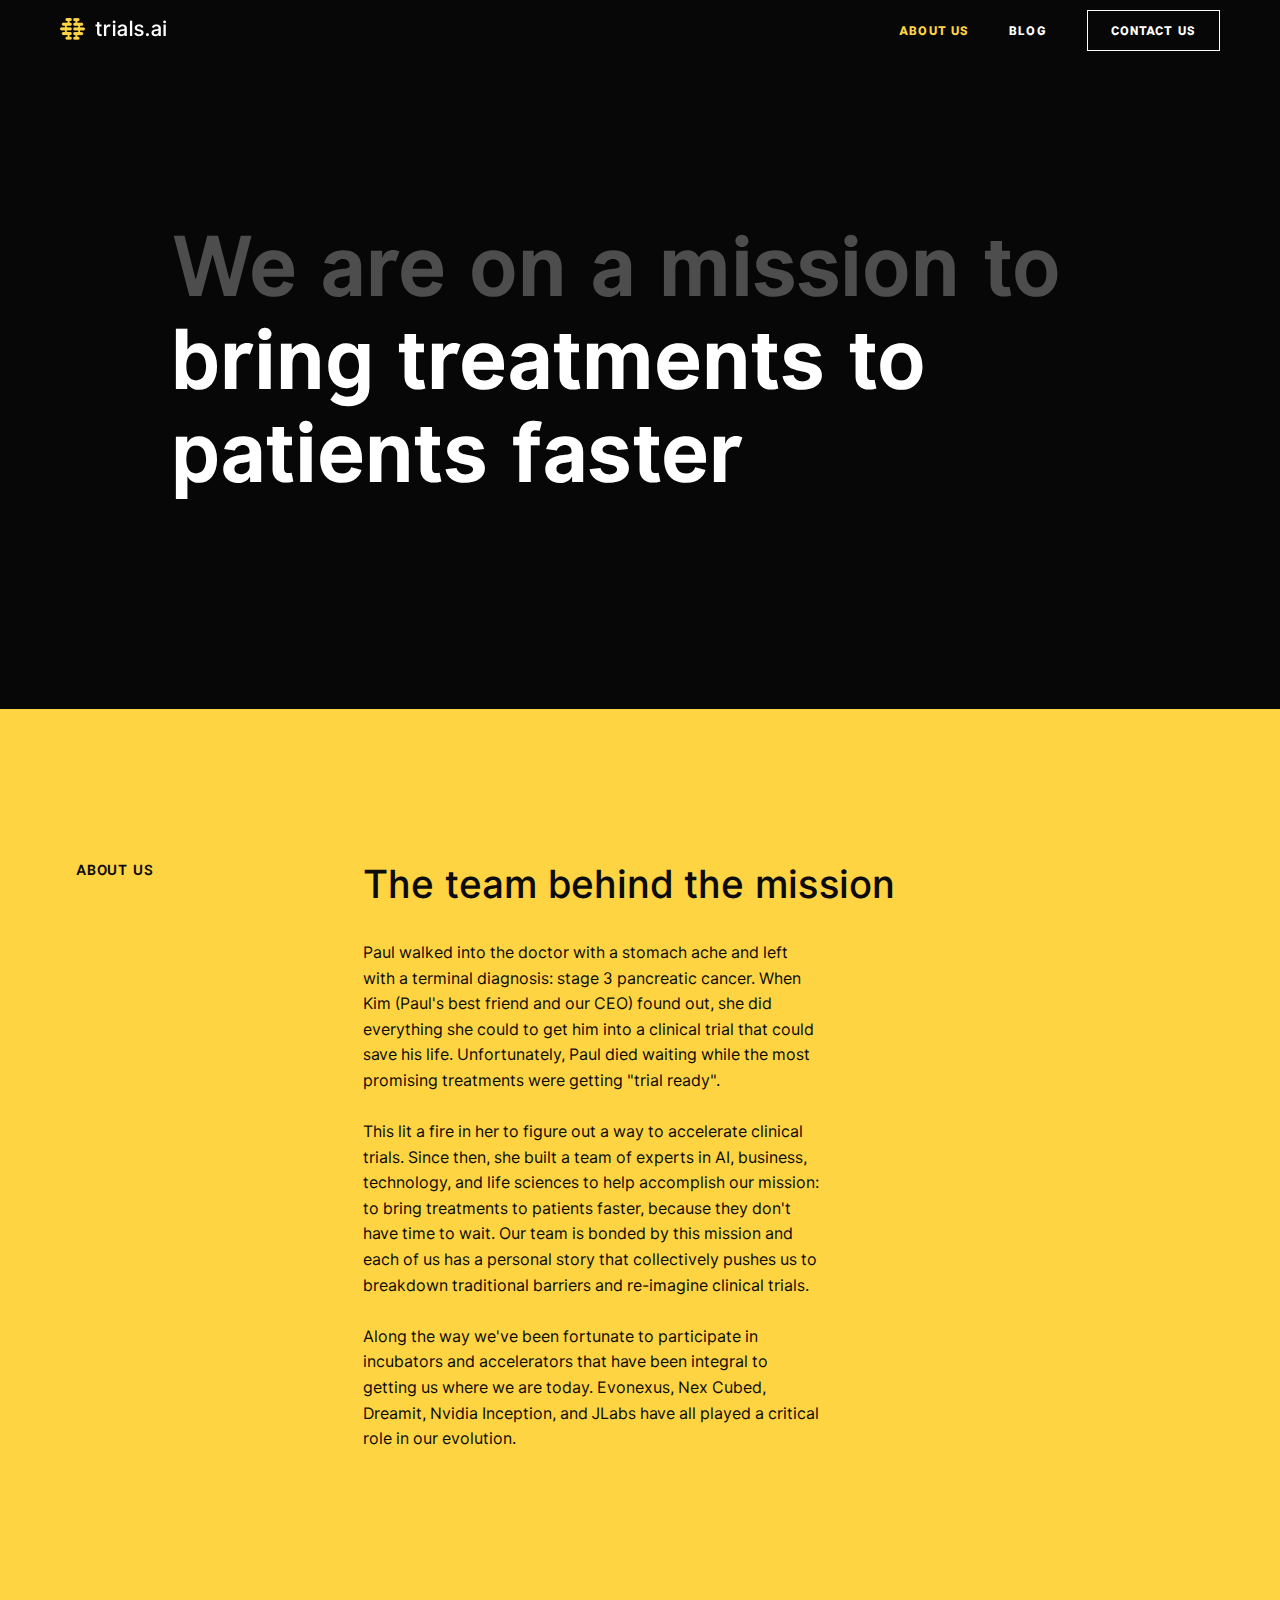
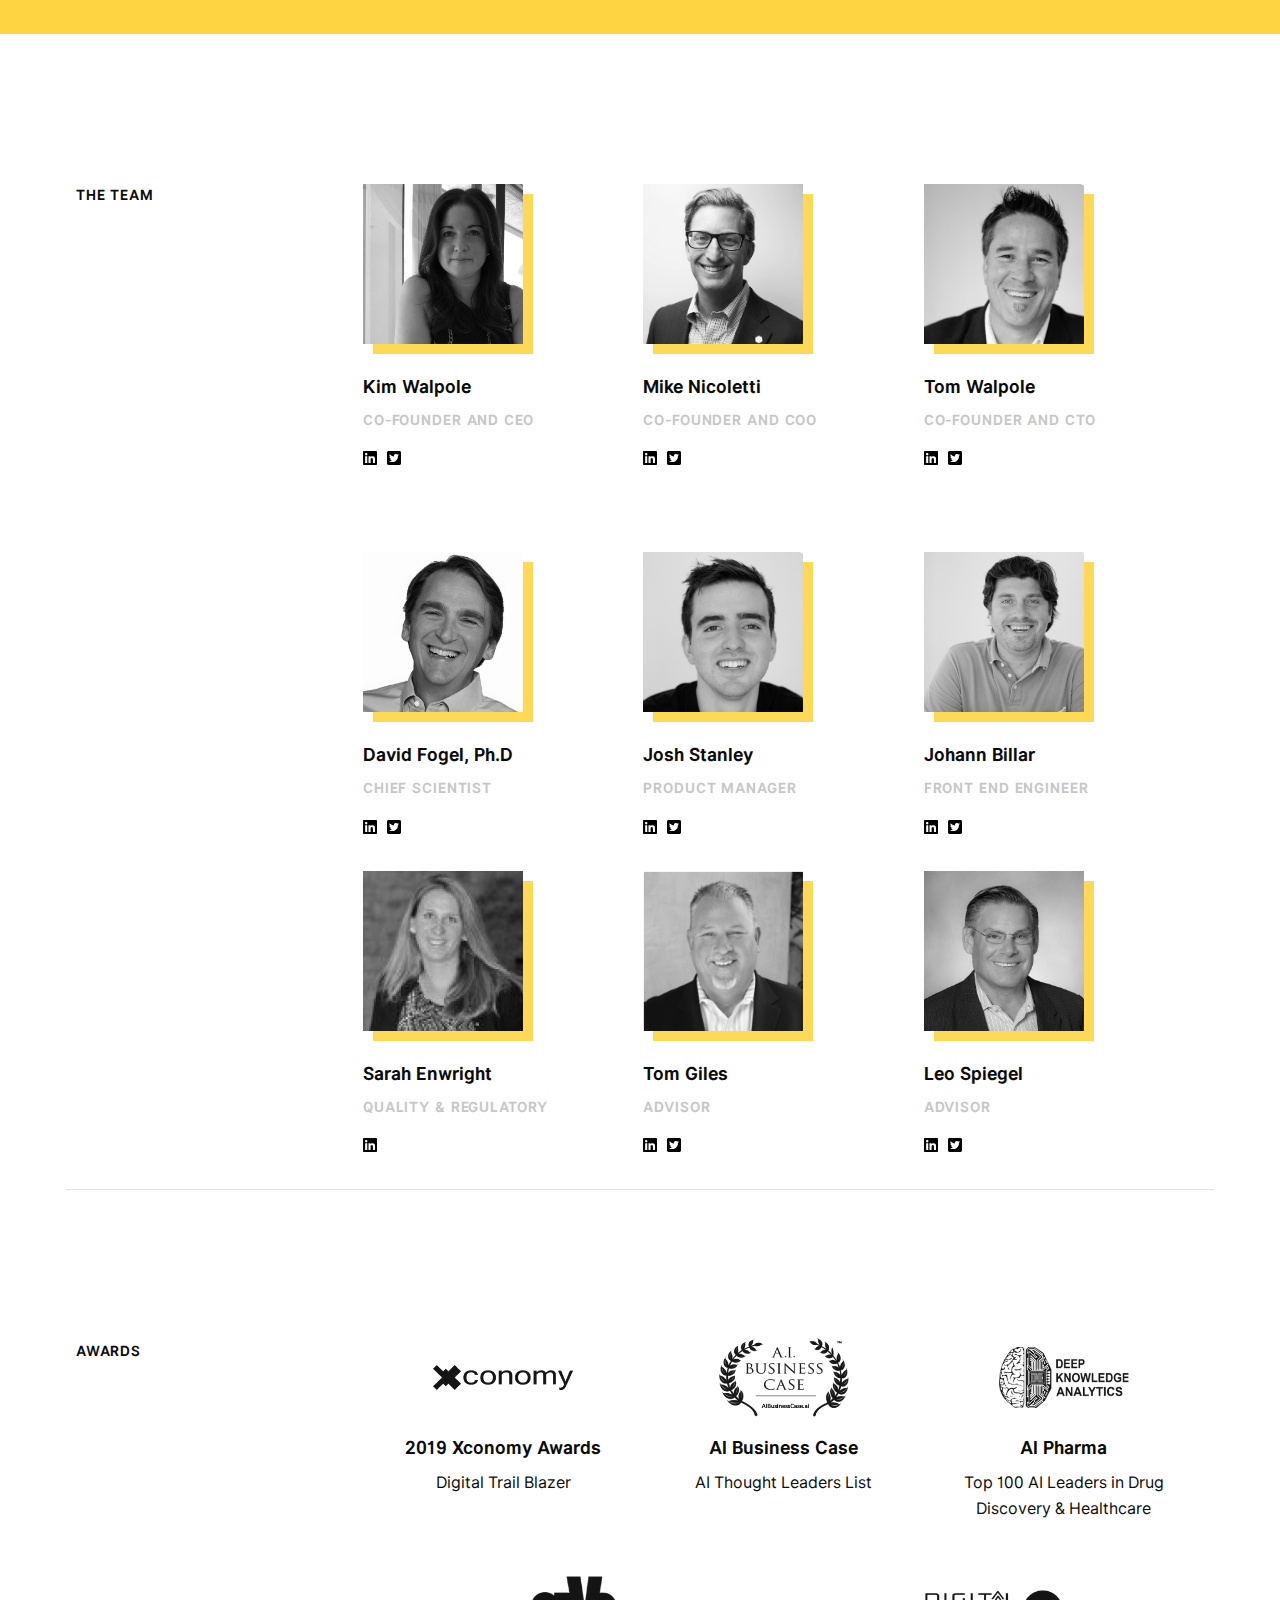
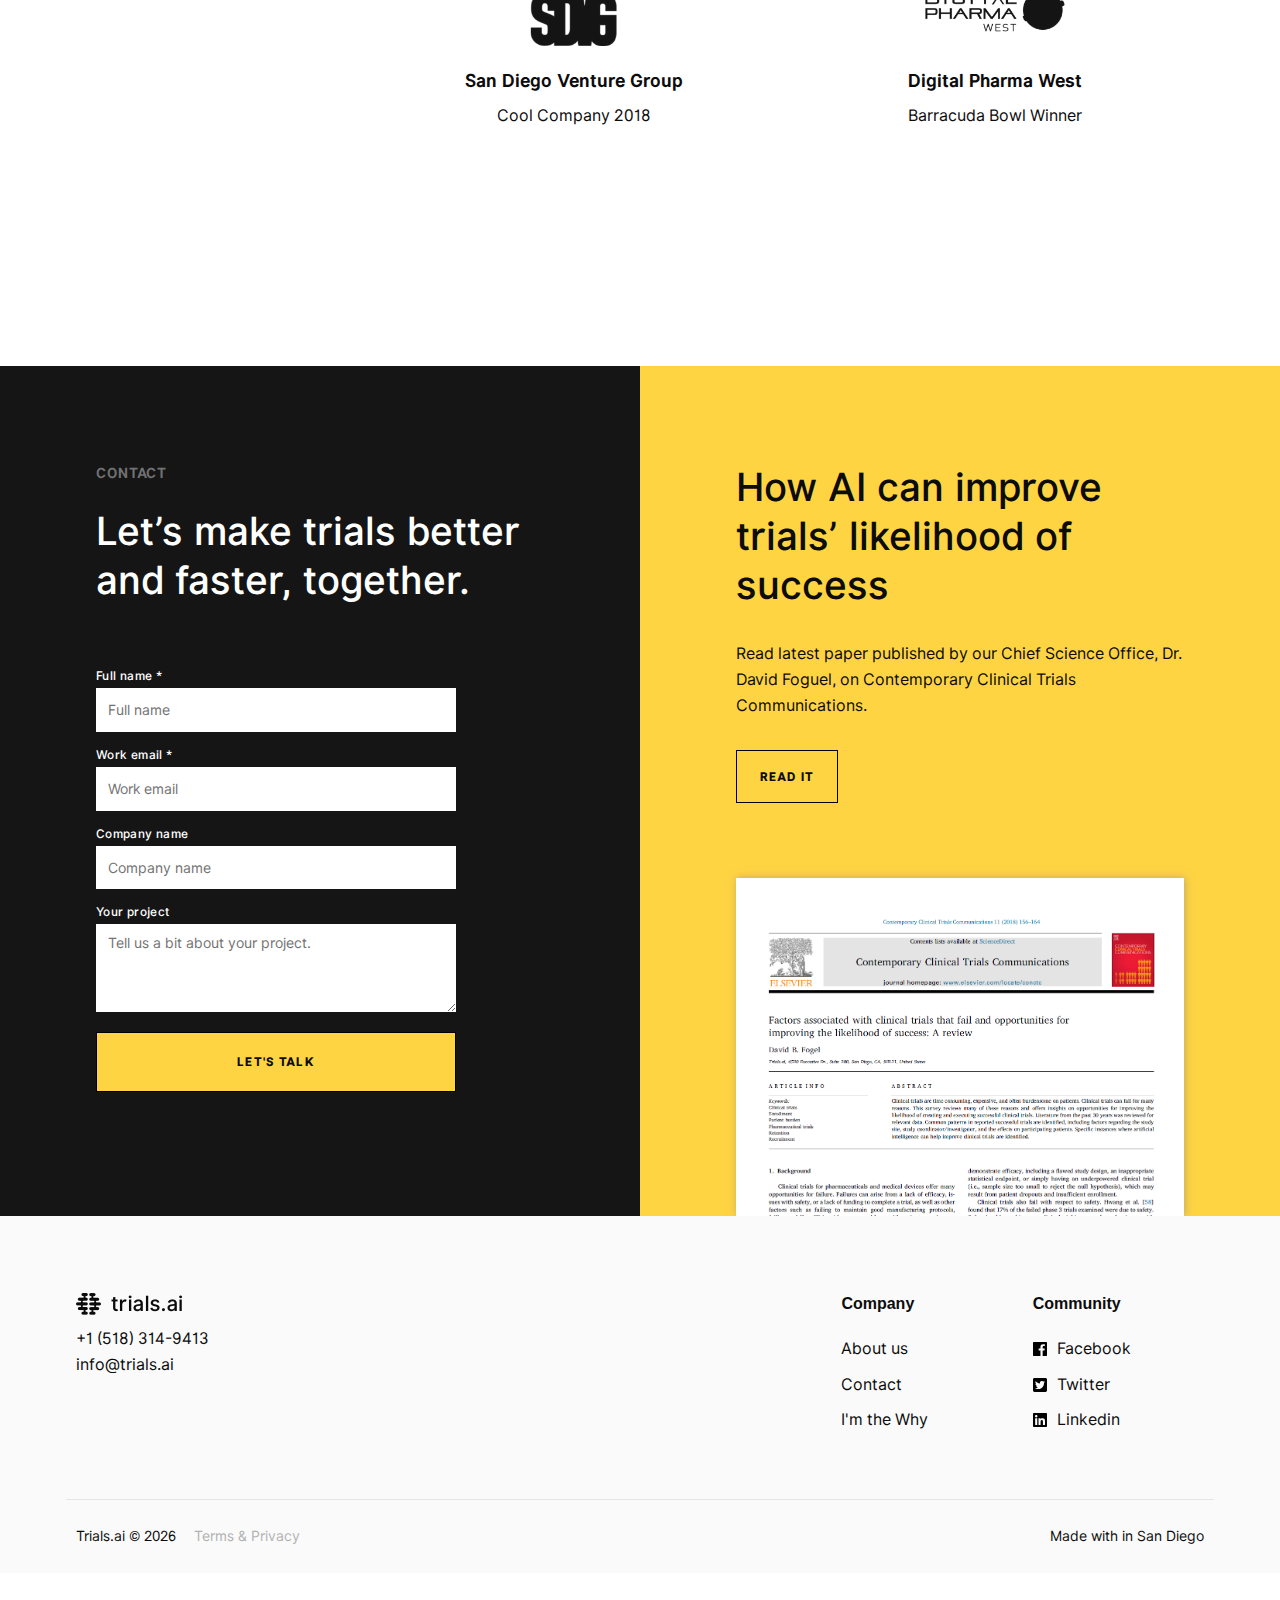
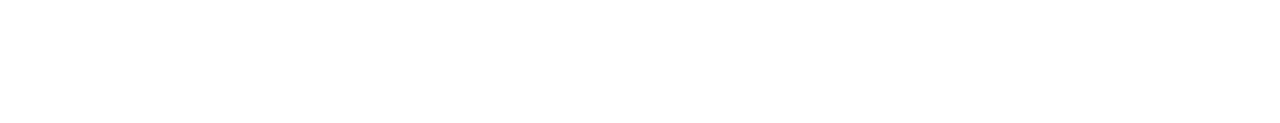
==== about-us.html @ e5a61d32 "Bug fix" ====
<!DOCTYPE html>
<!--  This site was created in Webflow. http://www.webflow.com  -->
<!--  Last Published: Sun Apr 14 2019 19:59:22 GMT+0000 (UTC)  -->
<html data-wf-page="5cacfc1b51b2291774b18d6f" data-wf-site="5ca68e347fb85972c41ebe1a">
<head>
  <meta charset="utf-8">
  <title>About Us</title>
  <meta content="About Us" property="og:title">
  <meta content="width=device-width, initial-scale=1" name="viewport">
  <meta content="Webflow" name="generator">
  <link href="css/normalize.css" rel="stylesheet" type="text/css">
  <link href="css/webflow.css" rel="stylesheet" type="text/css">
  <link href="css/trials-ai.webflow.css" rel="stylesheet" type="text/css">
  <link href="https://afeld.github.io/emoji-css/emoji.css" rel="stylesheet" />
  <!-- [if lt IE 9]><script src="https://cdnjs.cloudflare.com/ajax/libs/html5shiv/3.7.3/html5shiv.min.js" type="text/javascript"></script><![endif] -->
  <script type="text/javascript">!function(o,c){var n=c.documentElement,t=" w-mod-";n.className+=t+"js",("ontouchstart"in o||o.DocumentTouch&&c instanceof DocumentTouch)&&(n.className+=t+"touch")}(window,document);</script>
  <link href="https://daks2k3a4ib2z.cloudfront.net/img/favicon.ico" rel="shortcut icon" type="image/x-icon">
  <link href="https://daks2k3a4ib2z.cloudfront.net/img/webclip.png" rel="apple-touch-icon">
</head>
<body class="body">
  <div class="custom-container nav">
    <div data-collapse="medium" data-animation="default" data-duration="400" class="navbar w-nav">
      <div class="custom-container nav-container w-container"><a href="index.html" class="brand w-nav-brand"><img src="images/new_logo-white.png" width="108" alt="trials.ai logo" class="nav-logo"></a>
        <nav role="navigation" class="nav-menu w-nav-menu"><a href="about-us.html" class="text-link w-nav-link w--current">About us</a><a href="#" class="text-link white w-nav-link">Blog</a><a href="#" class="button white w-button">Contact us</a></nav>
        <div class="menu-button w-nav-button">
          <div class="icon-2 w-icon-nav-menu"></div>
        </div>
      </div>
    </div>
  </div>
  <div class="section black header">
    <div class="custom-container">
      <div class="columns w-row">
        <div class="w-col w-col-1 w-col-stack"></div>
        <div class="w-col w-col-10 w-col-stack">
          <h1 class="h1">We are on a mission to <strong class="special">bring treatments to patients faster</strong></h1>
        </div>
        <div class="w-col w-col-1 w-col-stack"></div>
      </div>
    </div>
  </div>
  <div class="section yellow">
    <div class="custom-container w-container">
      <div class="columns w-row">
        <div class="w-col w-col-3 w-col-stack">
          <div class="r1">About us</div>
        </div>
        <div class="w-col w-col-6 w-col-stack">
          <h2 class="h2">The team behind the mission</h2>
          <p class="copy-1">Paul walked into the doctor with a stomach ache and left with a terminal diagnosis: stage 3 pancreatic cancer. When Kim (Paul&#x27;s best friend and our CEO) found out, she did everything she could to get him into a clinical trial that could save his life. Unfortunately, Paul died waiting while the most promising treatments were getting &quot;trial ready&quot;.<br><br>This lit a fire in her to figure out a way to accelerate clinical trials. Since then, she built a team of experts in AI, business, technology, and life sciences to help accomplish our mission: to bring treatments to patients faster, because they don&#x27;t have time to wait. Our team is bonded by this mission and each of us has a personal story that collectively pushes us to breakdown traditional barriers and re-imagine clinical trials. <br><br>Along the way we&#x27;ve been fortunate to participate in incubators and accelerators that have been integral to getting us where we are today. Evonexus, Nex Cubed, Dreamit, Nvidia Inception, and JLabs have all played a critical role in our evolution.</p>
        </div>
        <div class="w-col w-col-3 w-col-stack"></div>
      </div>
    </div>
  </div>
  <div class="section">
    <div class="custom-container w-container">
      <div class="columns w-row">
        <div class="w-col w-col-3 w-col-stack">
          <div class="r1">The team</div>
        </div>
        <div class="w-col w-col-9 w-col-stack">
          <div class="w-row">
            <div class="w-col w-col-4 w-col-medium-4">
              <div class="blurb team-member">
                <div class="team-photo-wrapper"><img src="images/Kim-web.jpg" width="160" height="160" alt="">
                  <div class="photo-bg"></div>
                </div>
                <h3 class="h3">Kim Walpole</h3>
                <div class="r1 light-grey">co-founder and ceo</div><a href="https://www.linkedin.com/in/kimwalpole/" class="w-inline-block"><img src="images/linkedin_icon.svg" alt="" class="social-media-icon"></a><a href="https://twitter.com/kimbeela" class="w-inline-block"><img src="images/twitter_icon.svg" alt="" class="social-media-icon"></a></div>
            </div>
            <div class="w-col w-col-4 w-col-medium-4">
              <div class="blurb team-member">
                <div class="team-photo-wrapper"><img src="images/Mike-web.jpg" width="160" height="160" alt="">
                  <div class="photo-bg"></div>
                </div>
                <h3 class="h3">Mike Nicoletti</h3>
                <div class="r1 light-grey">co-founder and coo</div><a href="https://www.linkedin.com/in/michaeljnicoletti/" class="w-inline-block"><img src="images/linkedin_icon.svg" alt="" class="social-media-icon"></a><a href="https://twitter.com/mikenicoletti" class="w-inline-block"><img src="images/twitter_icon.svg" alt="" class="social-media-icon"></a></div>
            </div>
            <div class="w-col w-col-4 w-col-medium-4">
              <div class="blurb team-member">
                <div class="team-photo-wrapper"><img src="images/Tom-web.jpg" width="160" height="160" alt="">
                  <div class="photo-bg"></div>
                </div>
                <h3 class="h3">Tom Walpole</h3>
                <div class="r1 light-grey">co-founder and cto</div><a href="https://www.linkedin.com/in/walpolet/" class="w-inline-block"><img src="images/linkedin_icon.svg" alt="" class="social-media-icon"></a><a href="https://twitter.com/walpolet" class="w-inline-block"><img src="images/twitter_icon.svg" alt="" class="social-media-icon"></a></div>
            </div>
          </div>
          <div class="second-row w-row">
            <div class="w-col w-col-4">
              <div class="blurb team-member">
                <div class="team-photo-wrapper"><img src="images/David-web.jpg" width="160" height="160" alt="">
                  <div class="photo-bg"></div>
                </div>
                <h3 class="h3">David Fogel, Ph.D</h3>
                <div class="r1 light-grey">chief scientist</div><a href="https://www.linkedin.com/in/david-fogel-2b5322/" class="w-inline-block"><img src="images/linkedin_icon.svg" alt="" class="social-media-icon"></a><a href="ttps://twitter.com/DavidBFogel" class="w-inline-block"><img src="images/twitter_icon.svg" alt="" class="social-media-icon"></a></div>
            </div>
            <div class="w-col w-col-4">
              <div class="blurb team-member">
                <div class="team-photo-wrapper"><img src="images/Josh-web.jpg" width="160" height="160" alt="">
                  <div class="photo-bg"></div>
                </div>
                <h3 class="h3">Josh Stanley</h3>
                <div class="r1 light-grey">product manager</div><a href="https://www.linkedin.com/in/joshmstanley/" class="w-inline-block"><img src="images/linkedin_icon.svg" alt="" class="social-media-icon"></a><a href="https://twitter.com/JoshMStanley" class="w-inline-block"><img src="images/twitter_icon.svg" alt="" class="social-media-icon"></a></div>
            </div>
            <div class="w-col w-col-4">
              <div class="blurb team-member">
                <div class="team-photo-wrapper"><img src="images/Johann-web.jpg" width="160" height="160" alt="">
                  <div class="photo-bg"></div>
                </div>
                <h3 class="h3">Johann Billar</h3>
                <div class="r1 light-grey">front end engineer</div><a href="https://www.linkedin.com/in/johann-billar-5530002/" class="w-inline-block"><img src="images/linkedin_icon.svg" alt="" class="social-media-icon"></a><a href="https://twitter.com/Johann_Billar" class="w-inline-block"><img src="images/twitter_icon.svg" alt="" class="social-media-icon"></a></div>
            
            </div>
            <div class="third-row w-row">
            <div class="w-col w-col-4">
              <div class="blurb team-member">
                <div class="team-photo-wrapper"><img src="images/Sarah-web.jpg" width="160" height="160" alt="">
                  <div class="photo-bg"></div>
                </div>
                <h3 class="h3">Sarah Enwright</h3>
                <div class="r1 light-grey">Quality & Regulatory</div><a href="https://www.linkedin.com/in/sarah-enwright-9a73259/" class="w-inline-block"><img src="images/linkedin_icon.svg" alt="" class="social-media-icon"></a></div>
            </div>
            <div class="w-col w-col-4">
              <div class="blurb team-member">
                <div class="team-photo-wrapper"><img src="images/Giles-web.png" width="160" height="160" alt="">
                  <div class="photo-bg"></div>
                </div>
                <h3 class="h3">Tom Giles</h3>
                <div class="r1 light-grey">Advisor</div><a href="https://www.linkedin.com/in/tomgiles1/" class="w-inline-block"><img src="images/linkedin_icon.svg" alt="" class="social-media-icon"></a><a href="https://twitter.com/TomgilesHC" class="w-inline-block"><img src="images/twitter_icon.svg" alt="" class="social-media-icon"></a></div>
            </div>
            <div class="w-col w-col-4">
              <div class="blurb team-member">
                <div class="team-photo-wrapper"><img src="images/Leo-web.jpg" width="160" height="160" alt="">
                  <div class="photo-bg"></div>
                </div>
                <h3 class="h3">Leo Spiegel</h3>
                <div class="r1 light-grey">Advisor</div><a href="https://www.linkedin.com/in/leospiegel/" class="w-inline-block"><img src="images/linkedin_icon.svg" alt="" class="social-media-icon"></a><a href="https://twitter.com/leospiegel" class="w-inline-block"><img src="images/twitter_icon.svg" alt="" class="social-media-icon"></a></div>
            
            </div>
          
          
          </div>
        </div>
      </div>
    </div>
  </div>
  <div class="section news">
    <div class="custom-container w-container">
      <div class="ruler"></div>
      <div class="columns w-row">
        <div class="w-col w-col-3 w-col-stack">
          <div class="r1">Awards</div>
        </div>
        <div class="w-col w-col-9 w-col-stack">
          <div class="award-row">
            <a href="https://xconomy.com/xconomy-awards-san-diego/winners-finalists/2019awards/" target="_blank" class="award-wrapper w-inline-block">
              <div class="award-logo-wrapper"><img src="images/xconomy.png" width="140" srcset="images/xconomy-p-500.png 500w, images/xconomy.png 640w" sizes="140px" alt="" class="award-logo"></div>
              <h3 class="h3 center">2019 Xconomy Awards</h3>
              <p class="copy-1 center">Digital Trail Blazer<br>‍</p>
            </a>
            <a href="https://www.artificialintelligenceaibusinesscase.com/aibc/thought-leaders" target="_blank" class="award-wrapper w-inline-block">
              <div class="award-logo-wrapper"><img src="images/ai-business-case.png" width="130" srcset="images/ai-business-case-p-500.png 500w, images/ai-business-case.png 640w" sizes="130px" alt="" class="award-logo"></div>
              <h3 class="h3 center">AI Business Case</h3>
              <p class="copy-1 center">AI Thought Leaders List<br>‍</p>
            </a>
            <a href="https://www.ai-pharma.dka.global/ai-leaders" target="_blank" class="award-wrapper w-inline-block">
              <div class="award-logo-wrapper"><img src="images/deep-knowledge-analytics.png" width="130" srcset="images/deep-knowledge-analytics-p-500.png 500w, images/deep-knowledge-analytics.png 640w" sizes="130px" alt="" class="award-logo"></div>
              <h3 class="h3 center">AI Pharma</h3>
              <p class="copy-1 center">Top 100 AI Leaders in Drug Discovery &amp; Healthcare</p>
            </a>
            <a href="https://sdvg.org/sdvg-cool-companies/" target="_blank" class="award-wrapper bottom w-inline-block">
              <div class="award-logo-wrapper"><img src="images/sdvg-centered.png" width="150" srcset="images/sdvg-centered-p-500.png 500w, images/sdvg-centered.png 640w" sizes="150px" alt="" class="award-logo"></div>
              <h3 class="h3 center">San Diego Venture Group</h3>
              <p class="copy-1 center">Cool Company 2018<br>‍</p>
            </a>
            <a href="#" target="_blank" class="award-wrapper bottom w-inline-block">
              <div class="award-logo-wrapper"><img src="images/digital-pharma.png" width="140" srcset="images/digital-pharma-p-500.png 500w, images/digital-pharma.png 640w" sizes="140px" alt="" class="award-logo"></div>
              <h3 class="h3 center">Digital Pharma West</h3>
              <p class="copy-1 center">Barracuda Bowl Winner<br>‍</p>
            </a>
          </div>
          <div class="award-row two-awards"></div>
        </div>
      </div>
    </div>
  </div>
  <div class="section pre-footer">
    <div class="pre-footer-section">
      <div class="contact-form-section">
        <div class="contact-section-wrapper">
          <div class="r1 grey">Contact</div>
          <h2 class="h2 white">Let’s make trials better and faster, together.</h2>
          <div class="form-block w-form">
            <form id="email-form" name="email-form" data-name="Email Form" class="footer-form"><label for="Full-name-2" class="r2">Full name *</label><input type="text" class="text-field w-input" maxlength="256" name="Full-name-2" data-name="Full Name 2" placeholder="Full name" id="Full-name-2" required=""><label for="Work-email-2" class="r2">Work email *</label><input type="email" class="text-field w-input" maxlength="256" name="Work-email-2" data-name="Work Email 2" placeholder="Work email" id="Work-email-2" required=""><label for="Company-name-2" class="r2">Company name</label><input type="text" maxlength="256" name="Company-name-2" data-name="Company Name 2" placeholder="Company name" id="Company-name-2" class="text-field w-input"><label for="Your-project-2" class="r2">Your project</label><textarea id="Your-project-2" name="Your-project-2" placeholder="Tell us a bit about your project." maxlength="5000" data-name="Your Project 2" class="text-field large-text-field w-input"></textarea><input type="submit" value="Let&#x27;s talk" data-wait="Please wait..." class="button form-button w-button"></form>
            <div class="w-form-done">
              <div>Thank you! Your submission has been received!</div>
            </div>
            <div class="w-form-fail">
              <div>Oops! Something went wrong while submitting the form.</div>
            </div>
          </div>
        </div>
      </div>
      <div class="scientific-paper-section">
        <div class="scientific-paper-wrapper">
          <h2 class="h2">How AI can improve trials’ likelihood of success</h2>
          <p class="copy-1">Read latest paper published by our Chief Science Office, Dr. David Foguel, on Contemporary Clinical Trials Communications.</p><a href="#" class="button w-button">Read it</a><a href="#" class="scientific-paper-image w-inline-block"><img src="images/Reasons-Clinical-Trials-Fail.png" width="513.5" alt="" class="image"></a></div>
      </div>
    </div>
  </div>
  <div class="section footer">
    <div class="custom-container w-container">
      <div class="columns w-row">
        <div class="w-col w-col-6">
          <div class="footer-left-column"><a href="#" class="footer-logo w-inline-block"><img src="images/new_logo-black.png" width="108" alt=""></a><a href="tel:+15183149413" class="footer-link copy-1">+1 (518) 314-9413</a><a href="mailto:info@trials.ai" class="footer-link copy-1">info@trials.ai</a></div>
        </div>
        <div class="w-col w-col-2"></div>
        <div class="footer-column w-col w-col-2">
          <h4 class="h4">Company</h4>
          <ul class="footer-list w-list-unstyled">
            <li class="footer-li"><a href="#" class="footer-link copy-1">About us</a></li>
            <li class="footer-li"><a href="#" class="footer-link copy-1">Contact</a></li>
            <li><a href="#" class="footer-link copy-1">I&#x27;m the Why</a></li>
          </ul>
        </div>
        <div class="footer-column w-col w-col-2">
          <h4 class="h4">Community</h4>
          <ul class="footer-list w-list-unstyled">
            <li class="footer-li"><a href="https://www.facebook.com/trialsai/" target="_blank" class="footer-link-block w-inline-block"><img src="images/facebook_icon.svg" alt="facebook icon" class="social-media-icon"><div class="footer-link copy-1">Facebook</div></a></li>
            <li class="footer-li"><a href="https://twitter.com/trialsAI" target="_blank" class="footer-link-block w-inline-block"><img src="images/twitter_icon.svg" alt="" class="social-media-icon"><div class="footer-link copy-1">Twitter</div></a></li>
            <li><a href="https://www.linkedin.com/company/trials.ai/" target="_blank" class="footer-link-block w-inline-block"><img src="images/linkedin_icon.svg" alt="" class="social-media-icon"><div class="footer-link copy-1">Linkedin</div></a></li>
          </ul>
        </div>
      </div>
      <div class="ruler footer-ruler"></div>
      <div class="columns w-row">
        <div class="w-col w-col-6">
          <div class="footer-bottom-left">
            <div class="copy-3">
              Trials.ai ©
              <script type="text/javascript">
                var year = new Date();
                document.write(year.getFullYear());
              </script>
            </div><a href="https://trials.ai/privacy-policy/" class="copy-3 terms-link">Terms &amp; Privacy</a></div>
        </div>
        <div class="w-col w-col-6">
          <div class="copy-3 footer-right">Made with <i class="em em-the_horns"></i> in San Diego</div>
        </div>
      </div>
    </div>
  </div>
  <script src="https://d1tdp7z6w94jbb.cloudfront.net/js/jquery-3.3.1.min.js" type="text/javascript" integrity="sha256-FgpCb/KJQlLNfOu91ta32o/NMZxltwRo8QtmkMRdAu8=" crossorigin="anonymous"></script>
  <script src="js/webflow.js" type="text/javascript"></script>
  <!-- [if lte IE 9]><script src="https://cdnjs.cloudflare.com/ajax/libs/placeholders/3.0.2/placeholders.min.js"></script><![endif] -->
</body>
</html>
---- css/webflow.css ----
@font-face {
  font-family: 'webflow-icons';
  src: url("[data-uri]") format('truetype');
  font-weight: normal;
  font-style: normal;
}
[class^="w-icon-"],
[class*=" w-icon-"] {
  /* use !important to prevent issues with browser extensions that change fonts */
  font-family: 'webflow-icons' !important;
  speak: none;
  font-style: normal;
  font-weight: normal;
  font-variant: normal;
  text-transform: none;
  line-height: 1;
  /* Better Font Rendering =========== */
  -webkit-font-smoothing: antialiased;
  -moz-osx-font-smoothing: grayscale;
}
.w-icon-slider-right:before {
  content: "\e600";
}
.w-icon-slider-left:before {
  content: "\e601";
}
.w-icon-nav-menu:before {
  content: "\e602";
}
.w-icon-arrow-down:before,
.w-icon-dropdown-toggle:before {
  content: "\e603";
}
.w-icon-file-upload-remove:before {
  content: "\e900";
}
.w-icon-file-upload-icon:before {
  content: "\e903";
}
* {
  -webkit-box-sizing: border-box;
  -moz-box-sizing: border-box;
  box-sizing: border-box;
}
html {
  height: 100%;
}
body {
  margin: 0;
  min-height: 100%;
  background-color: #fff;
  font-family: Arial, sans-serif;
  font-size: 14px;
  line-height: 20px;
  color: #333;
}
img {
  max-width: 100%;
  vertical-align: middle;
  display: inline-block;
}
html.w-mod-touch * {
  background-attachment: scroll !important;
}
.w-block {
  display: block;
}
.w-inline-block {
  max-width: 100%;
  display: inline-block;
}
.w-clearfix:before,
.w-clearfix:after {
  content: " ";
  display: table;
  grid-column-start: 1;
  grid-row-start: 1;
  grid-column-end: 2;
  grid-row-end: 2;
}
.w-clearfix:after {
  clear: both;
}
.w-hidden {
  display: none;
}
.w-button {
  display: inline-block;
  padding: 9px 15px;
  background-color: #3898EC;
  color: white;
  border: 0;
  line-height: inherit;
  text-decoration: none;
  cursor: pointer;
  border-radius: 0;
}
input.w-button {
  -webkit-appearance: button;
}
html[data-w-dynpage] [data-w-cloak] {
  color: transparent !important;
}
.w-webflow-badge,
.w-webflow-badge * {
  position: static;
  left: auto;
  top: auto;
  right: auto;
  bottom: auto;
  z-index: auto;
  display: block;
  visibility: visible;
  overflow: visible;
  overflow-x: visible;
  overflow-y: visible;
  box-sizing: border-box;
  width: auto;
  height: auto;
  max-height: none;
  max-width: none;
  min-height: 0;
  min-width: 0;
  margin: 0;
  padding: 0;
  float: none;
  clear: none;
  border: 0 none transparent;
  border-radius: 0;
  background: none;
  background-image: none;
  background-position: 0% 0%;
  background-size: auto auto;
  background-repeat: repeat;
  background-origin: padding-box;
  background-clip: border-box;
  background-attachment: scroll;
  background-color: transparent;
  box-shadow: none;
  opacity: 1.0;
  transform: none;
  transition: none;
  direction: ltr;
  font-family: inherit;
  font-weight: inherit;
  color: inherit;
  font-size: inherit;
  line-height: inherit;
  font-style: inherit;
  font-variant: inherit;
  text-align: inherit;
  letter-spacing: inherit;
  text-decoration: inherit;
  text-indent: 0;
  text-transform: inherit;
  list-style-type: disc;
  text-shadow: none;
  font-smoothing: auto;
  vertical-align: baseline;
  cursor: inherit;
  white-space: inherit;
  word-break: normal;
  word-spacing: normal;
  word-wrap: normal;
}
.w-webflow-badge {
  position: fixed !important;
  display: inline-block !important;
  visibility: visible !important;
  opacity: 1 !important;
  z-index: 2147483647 !important;
  top: auto !important;
  right: 12px !important;
  bottom: 12px !important;
  left: auto !important;
  color: #AAADB0 !important;
  background-color: #fff !important;
  border-radius: 3px !important;
  padding: 6px 8px 6px 6px !important;
  font-size: 12px !important;
  opacity: 1.0 !important;
  line-height: 14px !important;
  text-decoration: none !important;
  transform: none !important;
  margin: 0 !important;
  width: auto !important;
  height: auto !important;
  overflow: visible !important;
  white-space: nowrap;
  box-shadow: 0 0 0 1px rgba(0, 0, 0, 0.1), 0px 1px 3px rgba(0, 0, 0, 0.1);
  cursor: pointer;
}
.w-webflow-badge > img {
  display: inline-block !important;
  visibility: visible !important;
  opacity: 1 !important;
  vertical-align: middle !important;
}
h1,
h2,
h3,
h4,
h5,
h6 {
  font-weight: bold;
  margin-bottom: 10px;
}
h1 {
  font-size: 38px;
  line-height: 44px;
  margin-top: 20px;
}
h2 {
  font-size: 32px;
  line-height: 36px;
  margin-top: 20px;
}
h3 {
  font-size: 24px;
  line-height: 30px;
  margin-top: 20px;
}
h4 {
  font-size: 18px;
  line-height: 24px;
  margin-top: 10px;
}
h5 {
  font-size: 14px;
  line-height: 20px;
  margin-top: 10px;
}
h6 {
  font-size: 12px;
  line-height: 18px;
  margin-top: 10px;
}
p {
  margin-top: 0;
  margin-bottom: 10px;
}
blockquote {
  margin: 0 0 10px 0;
  padding: 10px 20px;
  border-left: 5px solid #E2E2E2;
  font-size: 18px;
  line-height: 22px;
}
figure {
  margin: 0;
  margin-bottom: 10px;
}
figcaption {
  margin-top: 5px;
  text-align: center;
}
ul,
ol {
  margin-top: 0px;
  margin-bottom: 10px;
  padding-left: 40px;
}
.w-list-unstyled {
  padding-left: 0;
  list-style: none;
}
.w-embed:before,
.w-embed:after {
  content: " ";
  display: table;
  grid-column-start: 1;
  grid-row-start: 1;
  grid-column-end: 2;
  grid-row-end: 2;
}
.w-embed:after {
  clear: both;
}
.w-video {
  width: 100%;
  position: relative;
  padding: 0;
}
.w-video iframe,
.w-video object,
.w-video embed {
  position: absolute;
  top: 0;
  left: 0;
  width: 100%;
  height: 100%;
}
fieldset {
  padding: 0;
  margin: 0;
  border: 0;
}
button,
html input[type="button"],
input[type="reset"] {
  border: 0;
  cursor: pointer;
  -webkit-appearance: button;
}
.w-form {
  margin: 0 0 15px;
}
.w-form-done {
  display: none;
  padding: 20px;
  text-align: center;
  background-color: #dddddd;
}
.w-form-fail {
  display: none;
  margin-top: 10px;
  padding: 10px;
  background-color: #ffdede;
}
label {
  display: block;
  margin-bottom: 5px;
  font-weight: bold;
}
.w-input,
.w-select {
  display: block;
  width: 100%;
  height: 38px;
  padding: 8px 12px;
  margin-bottom: 10px;
  font-size: 14px;
  line-height: 1.428571429;
  color: #333333;
  vertical-align: middle;
  background-color: #ffffff;
  border: 1px solid #cccccc;
}
.w-input:-moz-placeholder,
.w-select:-moz-placeholder {
  color: #999;
}
.w-input::-moz-placeholder,
.w-select::-moz-placeholder {
  color: #999;
  opacity: 1;
}
.w-input:-ms-input-placeholder,
.w-select:-ms-input-placeholder {
  color: #999;
}
.w-input::-webkit-input-placeholder,
.w-select::-webkit-input-placeholder {
  color: #999;
}
.w-input:focus,
.w-select:focus {
  border-color: #3898EC;
  outline: 0;
}
.w-input[disabled],
.w-select[disabled],
.w-input[readonly],
.w-select[readonly],
fieldset[disabled] .w-input,
fieldset[disabled] .w-select {
  cursor: not-allowed;
  background-color: #eeeeee;
}
textarea.w-input,
textarea.w-select {
  height: auto;
}
.w-select {
  background-color: #f3f3f3;
}
.w-select[multiple] {
  height: auto;
}
.w-form-label {
  display: inline-block;
  cursor: pointer;
  font-weight: normal;
  margin-bottom: 0px;
}
.w-checkbox,
.w-radio {
  display: block;
  margin-bottom: 5px;
  padding-left: 20px;
}
.w-checkbox:before,
.w-radio:before,
.w-checkbox:after,
.w-radio:after {
  content: " ";
  display: table;
  grid-column-start: 1;
  grid-row-start: 1;
  grid-column-end: 2;
  grid-row-end: 2;
}
.w-checkbox:after,
.w-radio:after {
  clear: both;
}
.w-checkbox-input,
.w-radio-input {
  margin: 4px 0 0;
  margin-top: 1px \9;
  line-height: normal;
  float: left;
  margin-left: -20px;
}
.w-radio-input {
  margin-top: 3px;
}
.w-file-upload {
  display: block;
  margin-bottom: 10px;
}
.w-file-upload-input {
  width: 0.1px;
  height: 0.1px;
  opacity: 0;
  overflow: hidden;
  position: absolute;
  z-index: -100;
}
.w-file-upload-default,
.w-file-upload-uploading,
.w-file-upload-success {
  display: inline-block;
  color: #333333;
}
.w-file-upload-error {
  display: block;
  margin-top: 10px;
}
.w-file-upload-default.w-hidden,
.w-file-upload-uploading.w-hidden,
.w-file-upload-error.w-hidden,
.w-file-upload-success.w-hidden {
  display: none;
}
.w-file-upload-uploading-btn {
  display: flex;
  font-size: 14px;
  font-weight: normal;
  cursor: pointer;
  margin: 0;
  padding: 8px 12px;
  border: 1px solid #cccccc;
  background-color: #fafafa;
}
.w-file-upload-file {
  display: flex;
  flex-grow: 1;
  justify-content: space-between;
  margin: 0;
  padding: 8px 9px 8px 11px;
  border: 1px solid #cccccc;
  background-color: #fafafa;
}
.w-file-upload-file-name {
  font-size: 14px;
  font-weight: normal;
  display: block;
}
.w-file-remove-link {
  margin-top: 3px;
  margin-left: 10px;
  width: auto;
  height: auto;
  padding: 3px;
  display: block;
  cursor: pointer;
}
.w-icon-file-upload-remove {
  margin: auto;
  font-size: 10px;
}
.w-file-upload-error-msg {
  display: inline-block;
  color: #ea384c;
  padding: 2px 0;
}
.w-file-upload-info {
  display: inline-block;
  line-height: 38px;
  padding: 0 12px;
}
.w-file-upload-label {
  display: inline-block;
  font-size: 14px;
  font-weight: normal;
  cursor: pointer;
  margin: 0;
  padding: 8px 12px;
  border: 1px solid #cccccc;
  background-color: #fafafa;
}
.w-icon-file-upload-icon,
.w-icon-file-upload-uploading {
  display: inline-block;
  margin-right: 8px;
  width: 20px;
}
.w-icon-file-upload-uploading {
  height: 20px;
}
.w-container {
  margin-left: auto;
  margin-right: auto;
  max-width: 940px;
}
.w-container:before,
.w-container:after {
  content: " ";
  display: table;
  grid-column-start: 1;
  grid-row-start: 1;
  grid-column-end: 2;
  grid-row-end: 2;
}
.w-container:after {
  clear: both;
}
.w-container .w-row {
  margin-left: -10px;
  margin-right: -10px;
}
.w-row:before,
.w-row:after {
  content: " ";
  display: table;
  grid-column-start: 1;
  grid-row-start: 1;
  grid-column-end: 2;
  grid-row-end: 2;
}
.w-row:after {
  clear: both;
}
.w-row .w-row {
  margin-left: 0;
  margin-right: 0;
}
.w-col {
  position: relative;
  float: left;
  width: 100%;
  min-height: 1px;
  padding-left: 10px;
  padding-right: 10px;
}
.w-col .w-col {
  padding-left: 0;
  padding-right: 0;
}
.w-col-1 {
  width: 8.33333333%;
}
.w-col-2 {
  width: 16.66666667%;
}
.w-col-3 {
  width: 25%;
}
.w-col-4 {
  width: 33.33333333%;
}
.w-col-5 {
  width: 41.66666667%;
}
.w-col-6 {
  width: 50%;
}
.w-col-7 {
  width: 58.33333333%;
}
.w-col-8 {
  width: 66.66666667%;
}
.w-col-9 {
  width: 75%;
}
.w-col-10 {
  width: 83.33333333%;
}
.w-col-11 {
  width: 91.66666667%;
}
.w-col-12 {
  width: 100%;
}
.w-hidden-main {
  display: none !important;
}
@media screen and (max-width: 991px) {
  .w-container {
    max-width: 728px;
  }
  .w-hidden-main {
    display: inherit !important;
  }
  .w-hidden-medium {
    display: none !important;
  }
  .w-col-medium-1 {
    width: 8.33333333%;
  }
  .w-col-medium-2 {
    width: 16.66666667%;
  }
  .w-col-medium-3 {
    width: 25%;
  }
  .w-col-medium-4 {
    width: 33.33333333%;
  }
  .w-col-medium-5 {
    width: 41.66666667%;
  }
  .w-col-medium-6 {
    width: 50%;
  }
  .w-col-medium-7 {
    width: 58.33333333%;
  }
  .w-col-medium-8 {
    width: 66.66666667%;
  }
  .w-col-medium-9 {
    width: 75%;
  }
  .w-col-medium-10 {
    width: 83.33333333%;
  }
  .w-col-medium-11 {
    width: 91.66666667%;
  }
  .w-col-medium-12 {
    width: 100%;
  }
  .w-col-stack {
    width: 100%;
    left: auto;
    right: auto;
  }
}
@media screen and (max-width: 767px) {
  .w-hidden-main {
    display: inherit !important;
  }
  .w-hidden-medium {
    display: inherit !important;
  }
  .w-hidden-small {
    display: none !important;
  }
  .w-row,
  .w-container .w-row {
    margin-left: 0;
    margin-right: 0;
  }
  .w-col {
    width: 100%;
    left: auto;
    right: auto;
  }
  .w-col-small-1 {
    width: 8.33333333%;
  }
  .w-col-small-2 {
    width: 16.66666667%;
  }
  .w-col-small-3 {
    width: 25%;
  }
  .w-col-small-4 {
    width: 33.33333333%;
  }
  .w-col-small-5 {
    width: 41.66666667%;
  }
  .w-col-small-6 {
    width: 50%;
  }
  .w-col-small-7 {
    width: 58.33333333%;
  }
  .w-col-small-8 {
    width: 66.66666667%;
  }
  .w-col-small-9 {
    width: 75%;
  }
  .w-col-small-10 {
    width: 83.33333333%;
  }
  .w-col-small-11 {
    width: 91.66666667%;
  }
  .w-col-small-12 {
    width: 100%;
  }
}
@media screen and (max-width: 479px) {
  .w-container {
    max-width: none;
  }
  .w-hidden-main {
    display: inherit !important;
  }
  .w-hidden-medium {
    display: inherit !important;
  }
  .w-hidden-small {
    display: inherit !important;
  }
  .w-hidden-tiny {
    display: none !important;
  }
  .w-col {
    width: 100%;
  }
  .w-col-tiny-1 {
    width: 8.33333333%;
  }
  .w-col-tiny-2 {
    width: 16.66666667%;
  }
  .w-col-tiny-3 {
    width: 25%;
  }
  .w-col-tiny-4 {
    width: 33.33333333%;
  }
  .w-col-tiny-5 {
    width: 41.66666667%;
  }
  .w-col-tiny-6 {
    width: 50%;
  }
  .w-col-tiny-7 {
    width: 58.33333333%;
  }
  .w-col-tiny-8 {
    width: 66.66666667%;
  }
  .w-col-tiny-9 {
    width: 75%;
  }
  .w-col-tiny-10 {
    width: 83.33333333%;
  }
  .w-col-tiny-11 {
    width: 91.66666667%;
  }
  .w-col-tiny-12 {
    width: 100%;
  }
}
.w-widget {
  position: relative;
}
.w-widget-map {
  width: 100%;
  height: 400px;
}
.w-widget-map label {
  width: auto;
  display: inline;
}
.w-widget-map img {
  max-width: inherit;
}
.w-widget-map .gm-style-iw {
  text-align: center;
}
.w-widget-map .gm-style-iw > button {
  display: none !important;
}
.w-widget-twitter {
  overflow: hidden;
}
.w-widget-twitter-count-shim {
  display: inline-block;
  vertical-align: top;
  position: relative;
  width: 28px;
  height: 20px;
  text-align: center;
  background: white;
  border: #758696 solid 1px;
  border-radius: 3px;
}
.w-widget-twitter-count-shim * {
  pointer-events: none;
  -webkit-user-select: none;
  -moz-user-select: none;
  -ms-user-select: none;
  user-select: none;
}
.w-widget-twitter-count-shim .w-widget-twitter-count-inner {
  position: relative;
  font-size: 15px;
  line-height: 12px;
  text-align: center;
  color: #999;
  font-family: serif;
}
.w-widget-twitter-count-shim .w-widget-twitter-count-clear {
  position: relative;
  display: block;
}
.w-widget-twitter-count-shim.w--large {
  width: 36px;
  height: 28px;
  margin-left: 7px;
}
.w-widget-twitter-count-shim.w--large .w-widget-twitter-count-inner {
  font-size: 18px;
  line-height: 18px;
}
.w-widget-twitter-count-shim:not(.w--vertical) {
  margin-left: 5px;
  margin-right: 8px;
}
.w-widget-twitter-count-shim:not(.w--vertical).w--large {
  margin-left: 6px;
}
.w-widget-twitter-count-shim:not(.w--vertical):before,
.w-widget-twitter-count-shim:not(.w--vertical):after {
  top: 50%;
  left: 0;
  border: solid transparent;
  content: " ";
  height: 0;
  width: 0;
  position: absolute;
  pointer-events: none;
}
.w-widget-twitter-count-shim:not(.w--vertical):before {
  border-color: rgba(117, 134, 150, 0);
  border-right-color: #5d6c7b;
  border-width: 4px;
  margin-left: -9px;
  margin-top: -4px;
}
.w-widget-twitter-count-shim:not(.w--vertical).w--large:before {
  border-width: 5px;
  margin-left: -10px;
  margin-top: -5px;
}
.w-widget-twitter-count-shim:not(.w--vertical):after {
  border-color: rgba(255, 255, 255, 0);
  border-right-color: white;
  border-width: 4px;
  margin-left: -8px;
  margin-top: -4px;
}
.w-widget-twitter-count-shim:not(.w--vertical).w--large:after {
  border-width: 5px;
  margin-left: -9px;
  margin-top: -5px;
}
.w-widget-twitter-count-shim.w--vertical {
  width: 61px;
  height: 33px;
  margin-bottom: 8px;
}
.w-widget-twitter-count-shim.w--vertical:before,
.w-widget-twitter-count-shim.w--vertical:after {
  top: 100%;
  left: 50%;
  border: solid transparent;
  content: " ";
  height: 0;
  width: 0;
  position: absolute;
  pointer-events: none;
}
.w-widget-twitter-count-shim.w--vertical:before {
  border-color: rgba(117, 134, 150, 0);
  border-top-color: #5d6c7b;
  border-width: 5px;
  margin-left: -5px;
}
.w-widget-twitter-count-shim.w--vertical:after {
  border-color: rgba(255, 255, 255, 0);
  border-top-color: white;
  border-width: 4px;
  margin-left: -4px;
}
.w-widget-twitter-count-shim.w--vertical .w-widget-twitter-count-inner {
  font-size: 18px;
  line-height: 22px;
}
.w-widget-twitter-count-shim.w--vertical.w--large {
  width: 76px;
}
.w-widget-gplus {
  overflow: hidden;
}
.w-background-video {
  position: relative;
  overflow: hidden;
  height: 500px;
  color: white;
}
.w-background-video > video {
  background-size: cover;
  background-position: 50% 50%;
  position: absolute;
  right: -100%;
  bottom: -100%;
  top: -100%;
  left: -100%;
  margin: auto;
  min-width: 100%;
  min-height: 100%;
  z-index: -100;
}
.w-background-video > video::-webkit-media-controls-start-playback-button {
  display: none !important;
  -webkit-appearance: none;
}
.w-slider {
  position: relative;
  height: 300px;
  text-align: center;
  background: #dddddd;
  clear: both;
  -webkit-tap-highlight-color: rgba(0, 0, 0, 0);
  tap-highlight-color: rgba(0, 0, 0, 0);
}
.w-slider-mask {
  position: relative;
  display: block;
  overflow: hidden;
  z-index: 1;
  left: 0;
  right: 0;
  height: 100%;
  white-space: nowrap;
}
.w-slide {
  position: relative;
  display: inline-block;
  vertical-align: top;
  width: 100%;
  height: 100%;
  white-space: normal;
  text-align: left;
}
.w-slider-nav {
  position: absolute;
  z-index: 2;
  top: auto;
  right: 0;
  bottom: 0;
  left: 0;
  margin: auto;
  padding-top: 10px;
  height: 40px;
  text-align: center;
  -webkit-tap-highlight-color: rgba(0, 0, 0, 0);
  tap-highlight-color: rgba(0, 0, 0, 0);
}
.w-slider-nav.w-round > div {
  border-radius: 100%;
}
.w-slider-nav.w-num > div {
  width: auto;
  height: auto;
  padding: 0.2em 0.5em;
  font-size: inherit;
  line-height: inherit;
}
.w-slider-nav.w-shadow > div {
  box-shadow: 0 0 3px rgba(51, 51, 51, 0.4);
}
.w-slider-nav-invert {
  color: #fff;
}
.w-slider-nav-invert > div {
  background-color: rgba(34, 34, 34, 0.4);
}
.w-slider-nav-invert > div.w-active {
  background-color: #222;
}
.w-slider-dot {
  position: relative;
  display: inline-block;
  width: 1em;
  height: 1em;
  background-color: rgba(255, 255, 255, 0.4);
  cursor: pointer;
  margin: 0 3px 0.5em;
  transition: background-color 100ms, color 100ms;
}
.w-slider-dot.w-active {
  background-color: #fff;
}
.w-slider-arrow-left,
.w-slider-arrow-right {
  position: absolute;
  width: 80px;
  top: 0;
  right: 0;
  bottom: 0;
  left: 0;
  margin: auto;
  cursor: pointer;
  overflow: hidden;
  color: white;
  font-size: 40px;
  -webkit-tap-highlight-color: rgba(0, 0, 0, 0);
  tap-highlight-color: rgba(0, 0, 0, 0);
  -webkit-user-select: none;
  -moz-user-select: none;
  -ms-user-select: none;
  user-select: none;
}
.w-slider-arrow-left [class^="w-icon-"],
.w-slider-arrow-right [class^="w-icon-"],
.w-slider-arrow-left [class*=" w-icon-"],
.w-slider-arrow-right [class*=" w-icon-"] {
  position: absolute;
}
.w-slider-arrow-left {
  z-index: 3;
  right: auto;
}
.w-slider-arrow-right {
  z-index: 4;
  left: auto;
}
.w-icon-slider-left,
.w-icon-slider-right {
  top: 0;
  right: 0;
  bottom: 0;
  left: 0;
  margin: auto;
  width: 1em;
  height: 1em;
}
.w-dropdown {
  display: inline-block;
  position: relative;
  text-align: left;
  margin-left: auto;
  margin-right: auto;
  z-index: 900;
}
.w-dropdown-btn,
.w-dropdown-toggle,
.w-dropdown-link {
  position: relative;
  vertical-align: top;
  text-decoration: none;
  color: #222222;
  padding: 20px;
  text-align: left;
  margin-left: auto;
  margin-right: auto;
  white-space: nowrap;
}
.w-dropdown-toggle {
  -webkit-user-select: none;
  -moz-user-select: none;
  -ms-user-select: none;
  user-select: none;
  display: inline-block;
  cursor: pointer;
  padding-right: 40px;
}
.w-icon-dropdown-toggle {
  position: absolute;
  top: 0;
  right: 0;
  bottom: 0;
  margin: auto;
  margin-right: 20px;
  width: 1em;
  height: 1em;
}
.w-dropdown-list {
  position: absolute;
  background: #dddddd;
  display: none;
  min-width: 100%;
}
.w-dropdown-list.w--open {
  display: block;
}
.w-dropdown-link {
  padding: 10px 20px;
  display: block;
  color: #222222;
}
.w-dropdown-link.w--current {
  color: #0082f3;
}
.w-nav[data-collapse="all"] .w-dropdown,
.w-nav[data-collapse="all"] .w-dropdown-toggle {
  display: block;
}
.w-nav[data-collapse="all"] .w-dropdown-list {
  position: static;
}
@media screen and (max-width: 991px) {
  .w-nav[data-collapse="medium"] .w-dropdown,
  .w-nav[data-collapse="medium"] .w-dropdown-toggle {
    display: block;
  }
  .w-nav[data-collapse="medium"] .w-dropdown-list {
    position: static;
  }
}
@media screen and (max-width: 767px) {
  .w-nav[data-collapse="small"] .w-dropdown,
  .w-nav[data-collapse="small"] .w-dropdown-toggle {
    display: block;
  }
  .w-nav[data-collapse="small"] .w-dropdown-list {
    position: static;
  }
  .w-nav-brand {
    padding-left: 10px;
  }
}
@media screen and (max-width: 479px) {
  .w-nav[data-collapse="tiny"] .w-dropdown,
  .w-nav[data-collapse="tiny"] .w-dropdown-toggle {
    display: block;
  }
  .w-nav[data-collapse="tiny"] .w-dropdown-list {
    position: static;
  }
}
/**
 * ## Note
 * Safari (on both iOS and OS X) does not handle viewport units (vh, vw) well.
 * For example percentage units do not work on descendants of elements that
 * have any dimensions expressed in viewport units. It also doesn’t handle them at
 * all in `calc()`.
 */
/**
 * Wrapper around all lightbox elements
 *
 * 1. Since the lightbox can receive focus, IE also gives it an outline.
 * 2. Fixes flickering on Chrome when a transition is in progress
 *    underneath the lightbox.
 */
.w-lightbox-backdrop {
  color: #000;
  cursor: auto;
  font-family: serif;
  font-size: medium;
  font-style: normal;
  font-variant: normal;
  font-weight: normal;
  letter-spacing: normal;
  line-height: normal;
  list-style: disc;
  text-align: start;
  text-indent: 0;
  text-shadow: none;
  text-transform: none;
  visibility: visible;
  white-space: normal;
  word-break: normal;
  word-spacing: normal;
  word-wrap: normal;
  position: fixed;
  top: 0;
  right: 0;
  bottom: 0;
  left: 0;
  color: #fff;
  font-family: "Helvetica Neue", Helvetica, Ubuntu, "Segoe UI", Verdana, sans-serif;
  font-size: 17px;
  line-height: 1.2;
  font-weight: 300;
  text-align: center;
  background: rgba(0, 0, 0, 0.9);
  z-index: 2000;
  outline: 0;
  /* 1 */
  opacity: 0;
  -webkit-user-select: none;
  -moz-user-select: none;
  -ms-user-select: none;
  -webkit-tap-highlight-color: transparent;
  -webkit-transform: translate(0, 0);
  /* 2 */
}
/**
 * Neat trick to bind the rubberband effect to our canvas instead of the whole
 * document on iOS. It also prevents a bug that causes the document underneath to scroll.
 */
.w-lightbox-backdrop,
.w-lightbox-container {
  height: 100%;
  overflow: auto;
  -webkit-overflow-scrolling: touch;
}
.w-lightbox-content {
  position: relative;
  height: 100vh;
  overflow: hidden;
}
.w-lightbox-view {
  position: absolute;
  width: 100vw;
  height: 100vh;
  opacity: 0;
}
.w-lightbox-view:before {
  content: "";
  height: 100vh;
}
/* .w-lightbox-content */
.w-lightbox-group,
.w-lightbox-group .w-lightbox-view,
.w-lightbox-group .w-lightbox-view:before {
  height: 86vh;
}
.w-lightbox-frame,
.w-lightbox-view:before {
  display: inline-block;
  vertical-align: middle;
}
/*
 * 1. Remove default margin set by user-agent on the <figure> element.
 */
.w-lightbox-figure {
  position: relative;
  margin: 0;
  /* 1 */
}
.w-lightbox-group .w-lightbox-figure {
  cursor: pointer;
}
/**
 * IE adds image dimensions as width and height attributes on the IMG tag,
 * but we need both width and height to be set to auto to enable scaling.
 */
.w-lightbox-img {
  width: auto;
  height: auto;
  max-width: none;
}
/**
 * 1. Reset if style is set by user on "All Images"
 */
.w-lightbox-image {
  display: block;
  float: none;
  /* 1 */
  max-width: 100vw;
  max-height: 100vh;
}
.w-lightbox-group .w-lightbox-image {
  max-height: 86vh;
}
.w-lightbox-caption {
  position: absolute;
  right: 0;
  bottom: 0;
  left: 0;
  padding: .5em 1em;
  background: rgba(0, 0, 0, 0.4);
  text-align: left;
  text-overflow: ellipsis;
  white-space: nowrap;
  overflow: hidden;
}
.w-lightbox-embed {
  position: absolute;
  top: 0;
  right: 0;
  bottom: 0;
  left: 0;
  width: 100%;
  height: 100%;
}
.w-lightbox-control {
  position: absolute;
  top: 0;
  width: 4em;
  background-size: 24px;
  background-repeat: no-repeat;
  background-position: center;
  cursor: pointer;
  -webkit-transition: all .3s;
  transition: all .3s;
}
.w-lightbox-left {
  display: none;
  bottom: 0;
  left: 0;
  /* <svg xmlns="http://www.w3.org/2000/svg" viewBox="-20 0 24 40" width="24" height="40"><g transform="rotate(45)"><path d="m0 0h5v23h23v5h-28z" opacity=".4"/><path d="m1 1h3v23h23v3h-26z" fill="#fff"/></g></svg> */
  background-image: url("[data-uri]");
}
.w-lightbox-right {
  display: none;
  right: 0;
  bottom: 0;
  /* <svg xmlns="http://www.w3.org/2000/svg" viewBox="-4 0 24 40" width="24" height="40"><g transform="rotate(45)"><path d="m0-0h28v28h-5v-23h-23z" opacity=".4"/><path d="m1 1h26v26h-3v-23h-23z" fill="#fff"/></g></svg> */
  background-image: url("[data-uri]");
}
/*
 * Without specifying the with and height inside the SVG, all versions of IE render the icon too small.
 * The bug does not seem to manifest itself if the elements are tall enough such as the above arrows.
 * (http://stackoverflow.com/questions/16092114/background-size-differs-in-internet-explorer)
 */
.w-lightbox-close {
  right: 0;
  height: 2.6em;
  /* <svg xmlns="http://www.w3.org/2000/svg" viewBox="-4 0 18 17" width="18" height="17"><g transform="rotate(45)"><path d="m0 0h7v-7h5v7h7v5h-7v7h-5v-7h-7z" opacity=".4"/><path d="m1 1h7v-7h3v7h7v3h-7v7h-3v-7h-7z" fill="#fff"/></g></svg> */
  background-image: url("[data-uri]");
  background-size: 18px;
}
/**
 * 1. All IE versions add extra space at the bottom without this.
 */
.w-lightbox-strip {
  position: absolute;
  bottom: 0;
  left: 0;
  right: 0;
  padding: 0 1vh;
  line-height: 0;
  /* 1 */
  white-space: nowrap;
  overflow-x: auto;
  overflow-y: hidden;
}
/*
 * 1. We use content-box to avoid having to do `width: calc(10vh + 2vw)`
 *    which doesn’t work in Safari anyway.
 * 2. Chrome renders images pixelated when switching to GPU. Making sure
 *    the parent is also rendered on the GPU (by setting translate3d for
 *    example) fixes this behavior.
 */
.w-lightbox-item {
  display: inline-block;
  width: 10vh;
  padding: 2vh 1vh;
  box-sizing: content-box;
  /* 1 */
  cursor: pointer;
  -webkit-transform: translate3d(0, 0, 0);
  /* 2 */
}
.w-lightbox-active {
  opacity: .3;
}
.w-lightbox-thumbnail {
  position: relative;
  height: 10vh;
  background: #222;
  overflow: hidden;
}
.w-lightbox-thumbnail-image {
  position: absolute;
  top: 0;
  left: 0;
}
.w-lightbox-thumbnail .w-lightbox-tall {
  top: 50%;
  width: 100%;
  -webkit-transform: translate(0, -50%);
  -ms-transform: translate(0, -50%);
  transform: translate(0, -50%);
}
.w-lightbox-thumbnail .w-lightbox-wide {
  left: 50%;
  height: 100%;
  -webkit-transform: translate(-50%, 0);
  -ms-transform: translate(-50%, 0);
  transform: translate(-50%, 0);
}
/*
 * Spinner
 *
 * Absolute pixel values are used to avoid rounding errors that would cause
 * the white spinning element to be misaligned with the track.
 */
.w-lightbox-spinner {
  position: absolute;
  top: 50%;
  left: 50%;
  box-sizing: border-box;
  width: 40px;
  height: 40px;
  margin-top: -20px;
  margin-left: -20px;
  border: 5px solid rgba(0, 0, 0, 0.4);
  border-radius: 50%;
  -webkit-animation: spin .8s infinite linear;
  animation: spin .8s infinite linear;
}
.w-lightbox-spinner:after {
  content: "";
  position: absolute;
  top: -4px;
  right: -4px;
  bottom: -4px;
  left: -4px;
  border: 3px solid transparent;
  border-bottom-color: #fff;
  border-radius: 50%;
}
/*
 * Utility classes
 */
.w-lightbox-hide {
  display: none;
}
.w-lightbox-noscroll {
  overflow: hidden;
}
@media (min-width: 768px) {
  .w-lightbox-content {
    height: 96vh;
    margin-top: 2vh;
  }
  .w-lightbox-view,
  .w-lightbox-view:before {
    height: 96vh;
  }
  /* .w-lightbox-content */
  .w-lightbox-group,
  .w-lightbox-group .w-lightbox-view,
  .w-lightbox-group .w-lightbox-view:before {
    height: 84vh;
  }
  .w-lightbox-image {
    max-width: 96vw;
    max-height: 96vh;
  }
  .w-lightbox-group .w-lightbox-image {
    max-width: 82.3vw;
    max-height: 84vh;
  }
  .w-lightbox-left,
  .w-lightbox-right {
    display: block;
    opacity: .5;
  }
  .w-lightbox-close {
    opacity: .8;
  }
  .w-lightbox-control:hover {
    opacity: 1;
  }
}
.w-lightbox-inactive,
.w-lightbox-inactive:hover {
  opacity: 0;
}
.w-richtext:before,
.w-richtext:after {
  content: " ";
  display: table;
  grid-column-start: 1;
  grid-row-start: 1;
  grid-column-end: 2;
  grid-row-end: 2;
}
.w-richtext:after {
  clear: both;
}
.w-richtext[contenteditable="true"]:before,
.w-richtext[contenteditable="true"]:after {
  white-space: initial;
}
.w-richtext ol,
.w-richtext ul {
  overflow: hidden;
}
.w-richtext .w-richtext-figure-selected.w-richtext-figure-type-video div:before,
.w-richtext .w-richtext-figure-selected[data-rt-type="video"] div:before {
  outline: 2px solid #2895f7;
}
.w-richtext .w-richtext-figure-selected.w-richtext-figure-type-image div,
.w-richtext .w-richtext-figure-selected[data-rt-type="image"] div {
  outline: 2px solid #2895f7;
}
.w-richtext figure.w-richtext-figure-type-video > div:before,
.w-richtext figure[data-rt-type="video"] > div:before {
  content: '';
  position: absolute;
  display: none;
  left: 0;
  top: 0;
  right: 0;
  bottom: 0;
  z-index: 1;
}
.w-richtext figure {
  position: relative;
  max-width: 60%;
}
.w-richtext figure > div:before {
  cursor: default!important;
}
.w-richtext figure img {
  width: 100%;
}
.w-richtext figure figcaption.w-richtext-figcaption-placeholder {
  opacity: 0.6;
}
.w-richtext figure div {
  /* fix incorrectly sized selection border in the data manager */
  font-size: 0px;
  color: transparent;
}
.w-richtext figure.w-richtext-figure-type-image,
.w-richtext figure[data-rt-type="image"] {
  display: table;
}
.w-richtext figure.w-richtext-figure-type-image > div,
.w-richtext figure[data-rt-type="image"] > div {
  display: inline-block;
}
.w-richtext figure.w-richtext-figure-type-image > figcaption,
.w-richtext figure[data-rt-type="image"] > figcaption {
  display: table-caption;
  caption-side: bottom;
}
.w-richtext figure.w-richtext-figure-type-video,
.w-richtext figure[data-rt-type="video"] {
  width: 60%;
  height: 0;
}
.w-richtext figure.w-richtext-figure-type-video iframe,
.w-richtext figure[data-rt-type="video"] iframe {
  position: absolute;
  top: 0;
  left: 0;
  width: 100%;
  height: 100%;
}
.w-richtext figure.w-richtext-figure-type-video > div,
.w-richtext figure[data-rt-type="video"] > div {
  width: 100%;
}
.w-richtext figure.w-richtext-align-center {
  margin-right: auto;
  margin-left: auto;
  clear: both;
}
.w-richtext figure.w-richtext-align-center.w-richtext-figure-type-image > div,
.w-richtext figure.w-richtext-align-center[data-rt-type="image"] > div {
  max-width: 100%;
}
.w-richtext figure.w-richtext-align-normal {
  clear: both;
}
.w-richtext figure.w-richtext-align-fullwidth {
  width: 100%;
  max-width: 100%;
  text-align: center;
  clear: both;
  display: block;
  margin-right: auto;
  margin-left: auto;
}
.w-richtext figure.w-richtext-align-fullwidth > div {
  display: inline-block;
  /* padding-bottom is used for aspect ratios in video figures
      we want the div to inherit that so hover/selection borders in the designer-canvas
      fit right*/
  padding-bottom: inherit;
}
.w-richtext figure.w-richtext-align-fullwidth > figcaption {
  display: block;
}
.w-richtext figure.w-richtext-align-floatleft {
  float: left;
  margin-right: 15px;
  clear: none;
}
.w-richtext figure.w-richtext-align-floatright {
  float: right;
  margin-left: 15px;
  clear: none;
}
.w-nav {
  position: relative;
  background: #dddddd;
  z-index: 1000;
}
.w-nav:before,
.w-nav:after {
  content: " ";
  display: table;
  grid-column-start: 1;
  grid-row-start: 1;
  grid-column-end: 2;
  grid-row-end: 2;
}
.w-nav:after {
  clear: both;
}
.w-nav-brand {
  position: relative;
  float: left;
  text-decoration: none;
  color: #333333;
}
.w-nav-link {
  position: relative;
  display: inline-block;
  vertical-align: top;
  text-decoration: none;
  color: #222222;
  padding: 20px;
  text-align: left;
  margin-left: auto;
  margin-right: auto;
}
.w-nav-link.w--current {
  color: #0082f3;
}
.w-nav-menu {
  position: relative;
  float: right;
}
.w--nav-menu-open {
  display: block !important;
  position: absolute;
  top: 100%;
  left: 0;
  right: 0;
  background: #C8C8C8;
  text-align: center;
  overflow: visible;
  min-width: 200px;
}
.w--nav-link-open {
  display: block;
  position: relative;
}
.w-nav-overlay {
  position: absolute;
  overflow: hidden;
  display: none;
  top: 100%;
  left: 0;
  right: 0;
  width: 100%;
}
.w-nav-overlay .w--nav-menu-open {
  top: 0;
}
.w-nav[data-animation="over-left"] .w-nav-overlay {
  width: auto;
}
.w-nav[data-animation="over-left"] .w-nav-overlay,
.w-nav[data-animation="over-left"] .w--nav-menu-open {
  right: auto;
  z-index: 1;
  top: 0;
}
.w-nav[data-animation="over-right"] .w-nav-overlay {
  width: auto;
}
.w-nav[data-animation="over-right"] .w-nav-overlay,
.w-nav[data-animation="over-right"] .w--nav-menu-open {
  left: auto;
  z-index: 1;
  top: 0;
}
.w-nav-button {
  position: relative;
  float: right;
  padding: 18px;
  font-size: 24px;
  display: none;
  cursor: pointer;
  -webkit-tap-highlight-color: rgba(0, 0, 0, 0);
  tap-highlight-color: rgba(0, 0, 0, 0);
  -webkit-user-select: none;
  -moz-user-select: none;
  -ms-user-select: none;
  user-select: none;
}
.w-nav-button.w--open {
  background-color: #C8C8C8;
  color: white;
}
.w-nav[data-collapse="all"] .w-nav-menu {
  display: none;
}
.w-nav[data-collapse="all"] .w-nav-button {
  display: block;
}
@media screen and (max-width: 991px) {
  .w-nav[data-collapse="medium"] .w-nav-menu {
    display: none;
  }
  .w-nav[data-collapse="medium"] .w-nav-button {
    display: block;
  }
}
@media screen and (max-width: 767px) {
  .w-nav[data-collapse="small"] .w-nav-menu {
    display: none;
  }
  .w-nav[data-collapse="small"] .w-nav-button {
    display: block;
  }
  .w-nav-brand {
    padding-left: 10px;
  }
}
@media screen and (max-width: 479px) {
  .w-nav[data-collapse="tiny"] .w-nav-menu {
    display: none;
  }
  .w-nav[data-collapse="tiny"] .w-nav-button {
    display: block;
  }
}
.w-tabs {
  position: relative;
}
.w-tabs:before,
.w-tabs:after {
  content: " ";
  display: table;
  grid-column-start: 1;
  grid-row-start: 1;
  grid-column-end: 2;
  grid-row-end: 2;
}
.w-tabs:after {
  clear: both;
}
.w-tab-menu {
  position: relative;
}
.w-tab-link {
  position: relative;
  display: inline-block;
  vertical-align: top;
  text-decoration: none;
  padding: 9px 30px;
  text-align: left;
  cursor: pointer;
  color: #222222;
  background-color: #dddddd;
}
.w-tab-link.w--current {
  background-color: #C8C8C8;
}
.w-tab-content {
  position: relative;
  display: block;
  overflow: hidden;
}
.w-tab-pane {
  position: relative;
  display: none;
}
.w--tab-active {
  display: block;
}
@media screen and (max-width: 479px) {
  .w-tab-link {
    display: block;
  }
}
.w-ix-emptyfix:after {
  content: "";
}
@keyframes spin {
  0% {
    transform: rotate(0deg);
  }
  100% {
    transform: rotate(360deg);
  }
}
.w-dyn-empty {
  padding: 10px;
  background-color: #dddddd;
}
.w-dyn-bind-empty {
  display: none !important;
}
.w-condition-invisible {
  display: none !important;
}
---- css/trials-ai.webflow.css ----
.custom-container {
  display: -webkit-box;
  display: -webkit-flex;
  display: -ms-flexbox;
  display: flex;
  max-width: 1160px;
  margin-right: auto;
  margin-left: auto;
  -webkit-box-orient: vertical;
  -webkit-box-direction: normal;
  -webkit-flex-direction: column;
  -ms-flex-direction: column;
  flex-direction: column;
  -webkit-box-align: center;
  -webkit-align-items: center;
  -ms-flex-align: center;
  align-items: center;
}

.custom-container.nav-container {
  display: block;
  -webkit-box-pack: justify;
  -webkit-justify-content: space-between;
  -ms-flex-pack: justify;
  justify-content: space-between;
}

.custom-container.nav {
  background-color: #151515;
}

.container {
  margin-right: auto;
  margin-left: auto;
}

.brand {
  margin-top: auto;
  margin-bottom: auto;
}

.button {
  height: auto;
  margin-top: 0px;
  padding: 20px 23px;
  border: 1px solid #000;
  background-color: transparent;
  font-family: 'Inter UI', sans-serif;
  color: #0c0c0c;
  font-size: 0.75em;
  line-height: 0.938em;
  font-weight: 900;
  letter-spacing: 0.094em;
  text-transform: uppercase;
}

.button.white {
  position: relative;
  margin-top: 5px;
  margin-left: 20px;
  padding-top: 14px;
  padding-bottom: 14px;
  border-color: #fff;
  color: #fff;
}

.button.form-button {
  width: 100%;
  height: 60px;
  background-color: #ffd443;
}

.navbar {
  position: fixed;
  left: 0%;
  top: 0%;
  right: 0%;
  bottom: auto;
  padding: 5px 10px;
  background-color: #070707;
}

.section {
  padding-top: 150px;
  padding-bottom: 150px;
  background-color: transparent;
}

.section.black {
  background-color: #070707;
  color: #151515;
}

.section.black.header {
  padding-top: 200px;
  padding-bottom: 200px;
}

.section.yellow {
  background-color: #ffd443;
}

.section.footer {
  position: relative;
  padding-top: 75px;
  padding-bottom: 24px;
  background-color: #fafafa;
}

.section.pre-footer {
  padding-top: 0px;
  padding-bottom: 0px;
}

.section.news {
  padding-top: 0px;
}

.h1 {
  font-family: 'Inter UI', sans-serif;
  color: #4d4d4d;
  font-size: 5.188em;
  line-height: 1.12em;
  font-weight: 700;
}

.r1 {
  font-family: 'Inter UI', sans-serif;
  color: #0c0c0c;
  font-size: 0.875em;
  line-height: 1.7em;
  font-weight: 700;
  letter-spacing: 0.88px;
  text-transform: uppercase;
}

.r1.grey {
  margin-bottom: 20px;
  color: #727272;
}

.r1.light-grey {
  margin-bottom: 12px;
  color: #c7c7c7;
}

.h2 {
  margin-top: 0px;
  margin-bottom: 32px;
  font-family: 'Inter UI', sans-serif;
  color: #0c0c0c;
  font-size: 2.438em;
  line-height: 1.2564102564102564em;
  font-weight: 500;
}

.h2.white {
  color: #fff;
}

.copy-1 {
  max-width: 460px;
  margin-bottom: 32px;
  font-family: 'Inter UI', sans-serif;
  color: #0c0c0c;
  font-size: 1em;
  line-height: 1.6em;
}

.copy-1.white {
  color: #fff;
}

.copy-1.center {
  max-width: 215px;
  text-align: center;
}

.h3 {
  font-family: 'Inter UI', sans-serif;
  color: #0c0c0c;
  font-size: 1.125em;
  line-height: 1.3888888888888888em;
  font-weight: 700;
}

.h3.center {
  text-align: center;
}

.copy-3 {
  font-family: 'Inter UI', sans-serif;
  color: #0c0c0c;
  font-size: 0.875em;
  line-height: 1.7857142857142858em;
}

.copy-3.terms-link {
  margin-left: 18px;
}

.copy-3.footer-right {
  text-align: right;
}

.copy-3.white {
  color: #fff;
}

.blurb {
  max-width: 230px;
  margin-top: 32px;
  margin-bottom: 16px;
  padding-bottom: 16px;
}

.blurb.team-member {
  margin-top: 0px;
}

.footer-link {
  text-decoration: none;
}

.footer-link.copy-1 {
  margin-bottom: 0px;
}

.footer-left-column {
  display: -webkit-box;
  display: -webkit-flex;
  display: -ms-flexbox;
  display: flex;
  -webkit-box-orient: vertical;
  -webkit-box-direction: normal;
  -webkit-flex-direction: column;
  -ms-flex-direction: column;
  flex-direction: column;
  -webkit-box-align: start;
  -webkit-align-items: flex-start;
  -ms-flex-align: start;
  align-items: flex-start;
}

.h4 {
  margin-top: 0px;
  margin-bottom: 20px;
  color: #0c0c0c;
  font-size: 1em;
  line-height: 1.6em;
}

.text-block {
  text-decoration: none;
}

.footer-link-block {
  display: -webkit-box;
  display: -webkit-flex;
  display: -ms-flexbox;
  display: flex;
  -webkit-box-align: center;
  -webkit-align-items: center;
  -ms-flex-align: center;
  align-items: center;
  text-decoration: none;
}

.social-media-icon {
  max-height: 14px;
  margin-right: 10px;
}

.footer-bottom-left {
  display: -webkit-box;
  display: -webkit-flex;
  display: -ms-flexbox;
  display: flex;
}

.bold-text {
  font-family: 'Inter UI', sans-serif;
}

.text-link {
  font-family: 'Inter UI', sans-serif;
  color: #fff;
  font-size: 0.75em;
  line-height: 0.938em;
  font-weight: 900;
  letter-spacing: 0.094em;
  text-decoration: none;
  text-transform: uppercase;
}

.text-link.w--current {
  color: #ffd443;
}

.text-link.white {
  color: #fff;
}

.special {
  color: #fff;
}

.terms-link {
  color: #b2b2b2;
  text-decoration: none;
}

.ruler {
  width: 99%;
  height: 1px;
  margin-top: 0px;
  margin-bottom: 150px;
  padding-bottom: 0px;
  background-color: #e5e5e5;
}

.ruler.footer-ruler {
  margin-top: 56px;
  margin-bottom: 24px;
}

.footer-li {
  margin-bottom: 10px;
}

.body {
  color: #0c0c0c;
  font-size: 16px;
  line-height: 25.6px;
}

.grid {
  display: -webkit-box;
  display: -webkit-flex;
  display: -ms-flexbox;
  display: flex;
  -webkit-box-pack: justify;
  -webkit-justify-content: space-between;
  -ms-flex-pack: justify;
  justify-content: space-between;
  -webkit-box-align: start;
  -webkit-align-items: start;
  -ms-flex-align: start;
  align-items: start;
  -webkit-align-content: start;
  -ms-flex-line-pack: start;
  align-content: start;
  grid-column-gap: 21px;
  grid-template-areas: ".";
}

.feature-text.right {
  margin-left: 50px;
}

.feature-text.left {
  margin-right: 50px;
}

.feature {
  display: -webkit-box;
  display: -webkit-flex;
  display: -ms-flexbox;
  display: flex;
  -webkit-box-orient: horizontal;
  -webkit-box-direction: normal;
  -webkit-flex-direction: row;
  -ms-flex-direction: row;
  flex-direction: row;
  -webkit-box-pack: center;
  -webkit-justify-content: center;
  -ms-flex-pack: center;
  justify-content: center;
}

.feature.reverse {
  -webkit-box-orient: horizontal;
  -webkit-box-direction: reverse;
  -webkit-flex-direction: row-reverse;
  -ms-flex-direction: row-reverse;
  flex-direction: row-reverse;
}

.feature.reverse.bottom-feature {
  margin-top: 100px;
}

.feature.top-feature {
  margin-bottom: 50px;
}

.two-column-list {
  display: -webkit-box;
  display: -webkit-flex;
  display: -ms-flexbox;
  display: flex;
}

.r2 {
  font-family: 'Inter UI', sans-serif;
  color: #fff;
  font-size: 0.75em;
  line-height: 1.25em;
  font-weight: 500;
  letter-spacing: 0.031em;
}

.scientific-paper-section {
  width: 50%;
  background-color: #ffd443;
}

.contact-form-section {
  width: 50%;
  background-color: #151515;
}

.pre-footer-section {
  display: -webkit-box;
  display: -webkit-flex;
  display: -ms-flexbox;
  display: flex;
  -webkit-box-pack: center;
  -webkit-justify-content: center;
  -ms-flex-pack: center;
  justify-content: center;
}

.contact-section-wrapper {
  width: 70%;
  margin-top: 15%;
  margin-right: auto;
  margin-left: auto;
}

.scientific-paper-wrapper {
  display: -webkit-box;
  display: -webkit-flex;
  display: -ms-flexbox;
  display: flex;
  width: 70%;
  margin-top: 15%;
  margin-right: auto;
  margin-left: auto;
  -webkit-box-orient: vertical;
  -webkit-box-direction: normal;
  -webkit-flex-direction: column;
  -ms-flex-direction: column;
  flex-direction: column;
  -webkit-box-align: start;
  -webkit-align-items: flex-start;
  -ms-flex-align: start;
  align-items: flex-start;
}

.footer-form {
  max-width: 360px;
  padding-top: 32px;
}

.text-field {
  height: 3.125em;
  margin-bottom: 15px;
  border: 0px none transparent;
}

.text-field::-webkit-input-placeholder {
  font-family: 'Inter UI', sans-serif;
  color: #727272;
  font-size: 1em;
  line-height: 1.6em;
  font-weight: 400;
}

.text-field:-ms-input-placeholder {
  font-family: 'Inter UI', sans-serif;
  color: #727272;
  font-size: 1em;
  line-height: 1.6em;
  font-weight: 400;
}

.text-field::-ms-input-placeholder {
  font-family: 'Inter UI', sans-serif;
  color: #727272;
  font-size: 1em;
  line-height: 1.6em;
  font-weight: 400;
}

.text-field::placeholder {
  font-family: 'Inter UI', sans-serif;
  color: #727272;
  font-size: 1em;
  line-height: 1.6em;
  font-weight: 400;
}

.text-field.large-text-field {
  height: 6.25em;
  margin-bottom: 20px;
}

.columns {
  width: 99%;
  margin-right: auto;
  margin-left: auto;
}

.nav-menu {
  position: static;
}

.news-logos-wrapper {
  display: -webkit-box;
  display: -webkit-flex;
  display: -ms-flexbox;
  display: flex;
  -webkit-box-pack: justify;
  -webkit-justify-content: space-between;
  -ms-flex-pack: justify;
  justify-content: space-between;
}

.scientific-paper-image {
  margin-top: 75px;
}

.image {
  position: relative;
  z-index: 0;
  margin-top: 0px;
  padding-top: 40px;
  padding-right: 25px;
  padding-left: 25px;
  background-color: #fff;
  box-shadow: 1px 0 8px 0 hsla(0, 0%, 51%, .5);
}

.team-photo-wrapper {
  padding-bottom: 10px;
}

.photo-bg {
  position: absolute;
  left: 0%;
  top: 0%;
  right: auto;
  bottom: auto;
  z-index: -1;
  width: 160px;
  height: 160px;
  margin-top: 10px;
  margin-left: 10px;
  background-color: #ffd855;
}

.second-row {
  margin-top: 50px;
}

.cop1-link {
  text-decoration: none;
}

.copy-1-link {
  color: #0c0c0c;
  text-decoration: none;
}

.award-row {
  display: -webkit-box;
  display: -webkit-flex;
  display: -ms-flexbox;
  display: flex;
  -webkit-justify-content: space-around;
  -ms-flex-pack: distribute;
  justify-content: space-around;
  -webkit-flex-wrap: wrap;
  -ms-flex-wrap: wrap;
  flex-wrap: wrap;
  -webkit-box-align: end;
  -webkit-align-items: flex-end;
  -ms-flex-align: end;
  align-items: flex-end;
}

.award-row.two-awards {
  width: 80%;
  margin-top: 30px;
  margin-right: auto;
  margin-left: auto;
}

.award-wrapper {
  display: -webkit-box;
  display: -webkit-flex;
  display: -ms-flexbox;
  display: flex;
  min-width: 215px;
  -webkit-box-orient: vertical;
  -webkit-box-direction: normal;
  -webkit-flex-direction: column;
  -ms-flex-direction: column;
  flex-direction: column;
  -webkit-box-pack: start;
  -webkit-justify-content: flex-start;
  -ms-flex-pack: start;
  justify-content: flex-start;
  -webkit-box-align: center;
  -webkit-align-items: center;
  -ms-flex-align: center;
  align-items: center;
  text-decoration: none;
}

.award-wrapper.bottom {
  margin-top: 20px;
}

.award-logo-wrapper {
  display: -webkit-box;
  display: -webkit-flex;
  display: -ms-flexbox;
  display: flex;
  height: 75px;
  -webkit-box-pack: center;
  -webkit-justify-content: center;
  -ms-flex-pack: center;
  justify-content: center;
  -webkit-box-align: center;
  -webkit-align-items: center;
  -ms-flex-align: center;
  align-items: center;
}

.footer-logo {
  margin-bottom: 10px;
}

.nav-logo {
  padding-top: 13px;
  padding-bottom: 10px;
  padding-left: 0px;
}

@media (max-width: 991px) {
  .button.white {
    margin-left: 0px;
  }
  .section {
    padding-top: 100px;
    padding-bottom: 100px;
  }
  .section.black.header {
    padding-top: 75px;
    padding-bottom: 75px;
  }
  .h1 {
    font-size: 4.1em;
  }
  .r1 {
    margin-bottom: 20px;
  }
  .h2 {
    max-width: 560px;
  }
  .text-link {
    text-align: center;
  }
  .text-link.white {
    text-align: center;
  }
  .feature-text.right {
    margin-top: 40px;
    margin-left: 0px;
  }
  .feature-text.left {
    margin-top: 40px;
  }
  .feature.reverse.bottom-feature {
    margin-right: auto;
    margin-left: auto;
    -webkit-box-orient: vertical;
    -webkit-box-direction: normal;
    -webkit-flex-direction: column;
    -ms-flex-direction: column;
    flex-direction: column;
    -webkit-box-align: start;
    -webkit-align-items: flex-start;
    -ms-flex-align: start;
    align-items: flex-start;
  }
  .feature.top-feature {
    margin-right: auto;
    margin-left: auto;
    -webkit-box-orient: vertical;
    -webkit-box-direction: normal;
    -webkit-flex-direction: column;
    -ms-flex-direction: column;
    flex-direction: column;
    -webkit-box-align: start;
    -webkit-align-items: flex-start;
    -ms-flex-align: start;
    align-items: flex-start;
  }
  .features-wrapper {
    width: 70%;
  }
  .scientific-paper-section {
    width: 100%;
  }
  .contact-form-section {
    width: 100%;
  }
  .pre-footer-section {
    -webkit-box-orient: vertical;
    -webkit-box-direction: normal;
    -webkit-flex-direction: column;
    -ms-flex-direction: column;
    flex-direction: column;
  }
  .contact-section-wrapper {
    margin-bottom: 15%;
  }
  .columns {
    width: 75%;
  }
  .columns.footer {
    width: 90%;
  }
  .nav-menu {
    padding-bottom: 20px;
    background-color: #0c0c0c;
  }
  .list {
    padding-left: 20px;
  }
  .photo-bg {
    margin-top: 5px;
    margin-left: 5px;
  }
  .second-row {
    margin-top: 20px;
  }
  .nav-logo {
    margin-left: 10px;
  }
  .icon-2 {
    color: #fff;
  }
  .menu-button {
    padding-top: 12px;
    padding-bottom: 12px;
  }
  .menu-button.w--open {
    background-color: #0c0c0c;
  }
}

@media (max-width: 767px) {
  .section.black.header {
    padding-top: 75px;
    padding-bottom: 75px;
  }
  .h1 {
    font-size: 2.188em;
    line-height: 1.3em;
  }
  .copy-3.footer-right {
    text-align: center;
  }
  .footer-left-column {
    -webkit-box-align: center;
    -webkit-align-items: center;
    -ms-flex-align: center;
    align-items: center;
  }
  .footer-link-block {
    -webkit-box-pack: center;
    -webkit-justify-content: center;
    -ms-flex-pack: center;
    justify-content: center;
  }
  .footer-bottom-left {
    -webkit-box-pack: center;
    -webkit-justify-content: center;
    -ms-flex-pack: center;
    justify-content: center;
  }
  .feature-text.right {
    margin-top: 50px;
    margin-right: auto;
    margin-left: auto;
  }
  .feature-text.left {
    margin-top: 40px;
    margin-right: auto;
    margin-left: auto;
  }
  .feature.top-feature {
    -webkit-box-orient: vertical;
    -webkit-box-direction: normal;
    -webkit-flex-direction: column;
    -ms-flex-direction: column;
    flex-direction: column;
    -webkit-box-align: start;
    -webkit-align-items: flex-start;
    -ms-flex-align: start;
    align-items: flex-start;
  }
  .news-logos-wrapper {
    min-height: 300px;
    -webkit-flex-wrap: wrap;
    -ms-flex-wrap: wrap;
    flex-wrap: wrap;
    -webkit-align-content: space-between;
    -ms-flex-line-pack: justify;
    align-content: space-between;
  }
  .footer-column {
    display: -webkit-box;
    display: -webkit-flex;
    display: -ms-flexbox;
    display: flex;
    -webkit-box-orient: vertical;
    -webkit-box-direction: normal;
    -webkit-flex-direction: column;
    -ms-flex-direction: column;
    flex-direction: column;
    -webkit-box-align: center;
    -webkit-align-items: center;
    -ms-flex-align: center;
    align-items: center;
  }
  .footer-list {
    text-align: center;
  }
}

@media (max-width: 479px) {
  .section.black.header {
    padding-top: 75px;
    padding-bottom: 75px;
  }
  .h1 {
    font-size: 2.3em;
  }
  .h2 {
    font-size: 1.7em;
  }
  .h4 {
    margin-bottom: 10px;
  }
  .footer-bottom-left {
    -webkit-box-orient: vertical;
    -webkit-box-direction: normal;
    -webkit-flex-direction: column;
    -ms-flex-direction: column;
    flex-direction: column;
    -webkit-box-align: center;
    -webkit-align-items: center;
    -ms-flex-align: center;
    align-items: center;
  }
  .feature.reverse.bottom-feature {
    margin-top: 75px;
    -webkit-box-orient: vertical;
    -webkit-box-direction: normal;
    -webkit-flex-direction: column;
    -ms-flex-direction: column;
    flex-direction: column;
    -webkit-box-align: center;
    -webkit-align-items: center;
    -ms-flex-align: center;
    align-items: center;
  }
  .two-column-list {
    -webkit-box-orient: vertical;
    -webkit-box-direction: normal;
    -webkit-flex-direction: column;
    -ms-flex-direction: column;
    flex-direction: column;
    -webkit-box-align: start;
    -webkit-align-items: flex-start;
    -ms-flex-align: start;
    align-items: flex-start;
  }
  .columns {
    width: 85%;
  }
  .news-logos-wrapper {
    min-height: 640px;
    -webkit-box-orient: vertical;
    -webkit-box-direction: normal;
    -webkit-flex-direction: column;
    -ms-flex-direction: column;
    flex-direction: column;
    -webkit-flex-wrap: nowrap;
    -ms-flex-wrap: nowrap;
    flex-wrap: nowrap;
    -webkit-box-align: center;
    -webkit-align-items: center;
    -ms-flex-align: center;
    align-items: center;
  }
  .list-2 {
    padding-left: 20px;
  }
  .footer-column {
    margin-top: 20px;
  }
  .nav-logo {
    margin-left: 0px;
  }
}

@font-face {
  font-family: 'Inter UI';
  src: url('../fonts/Inter-UI-Regular.otf') format('opentype');
  font-weight: 400;
  font-style: normal;
}
@font-face {
  font-family: 'Inter UI';
  src: url('../fonts/Inter-UI-Medium.otf') format('opentype');
  font-weight: 500;
  font-style: normal;
}
@font-face {
  font-family: 'Inter UI';
  src: url('../fonts/Inter-UI-Bold.otf') format('opentype');
  font-weight: 700;
  font-style: normal;
}
@font-face {
  font-family: 'Inter UI';
  src: url('../fonts/Inter-UI-Black.otf') format('opentype');
  font-weight: 900;
  font-style: normal;
}
@font-face {
  font-family: 'Inter UI';
  src: url('../fonts/Inter-UI-Italic.otf') format('opentype');
  font-weight: 400;
  font-style: italic;
}
@font-face {
  font-family: 'Inter UI';
  src: url('../fonts/Inter-UI-MediumItalic.otf') format('opentype');
  font-weight: 500;
  font-style: italic;
}
@font-face {
  font-family: 'Inter UI';
  src: url('../fonts/Inter-UI-BoldItalic.otf') format('opentype');
  font-weight: 700;
  font-style: italic;
}
@font-face {
  font-family: 'Inter UI';
  src: url('../fonts/Inter-UI-BlackItalic.otf') format('opentype');
  font-weight: 900;
  font-style: italic;
}
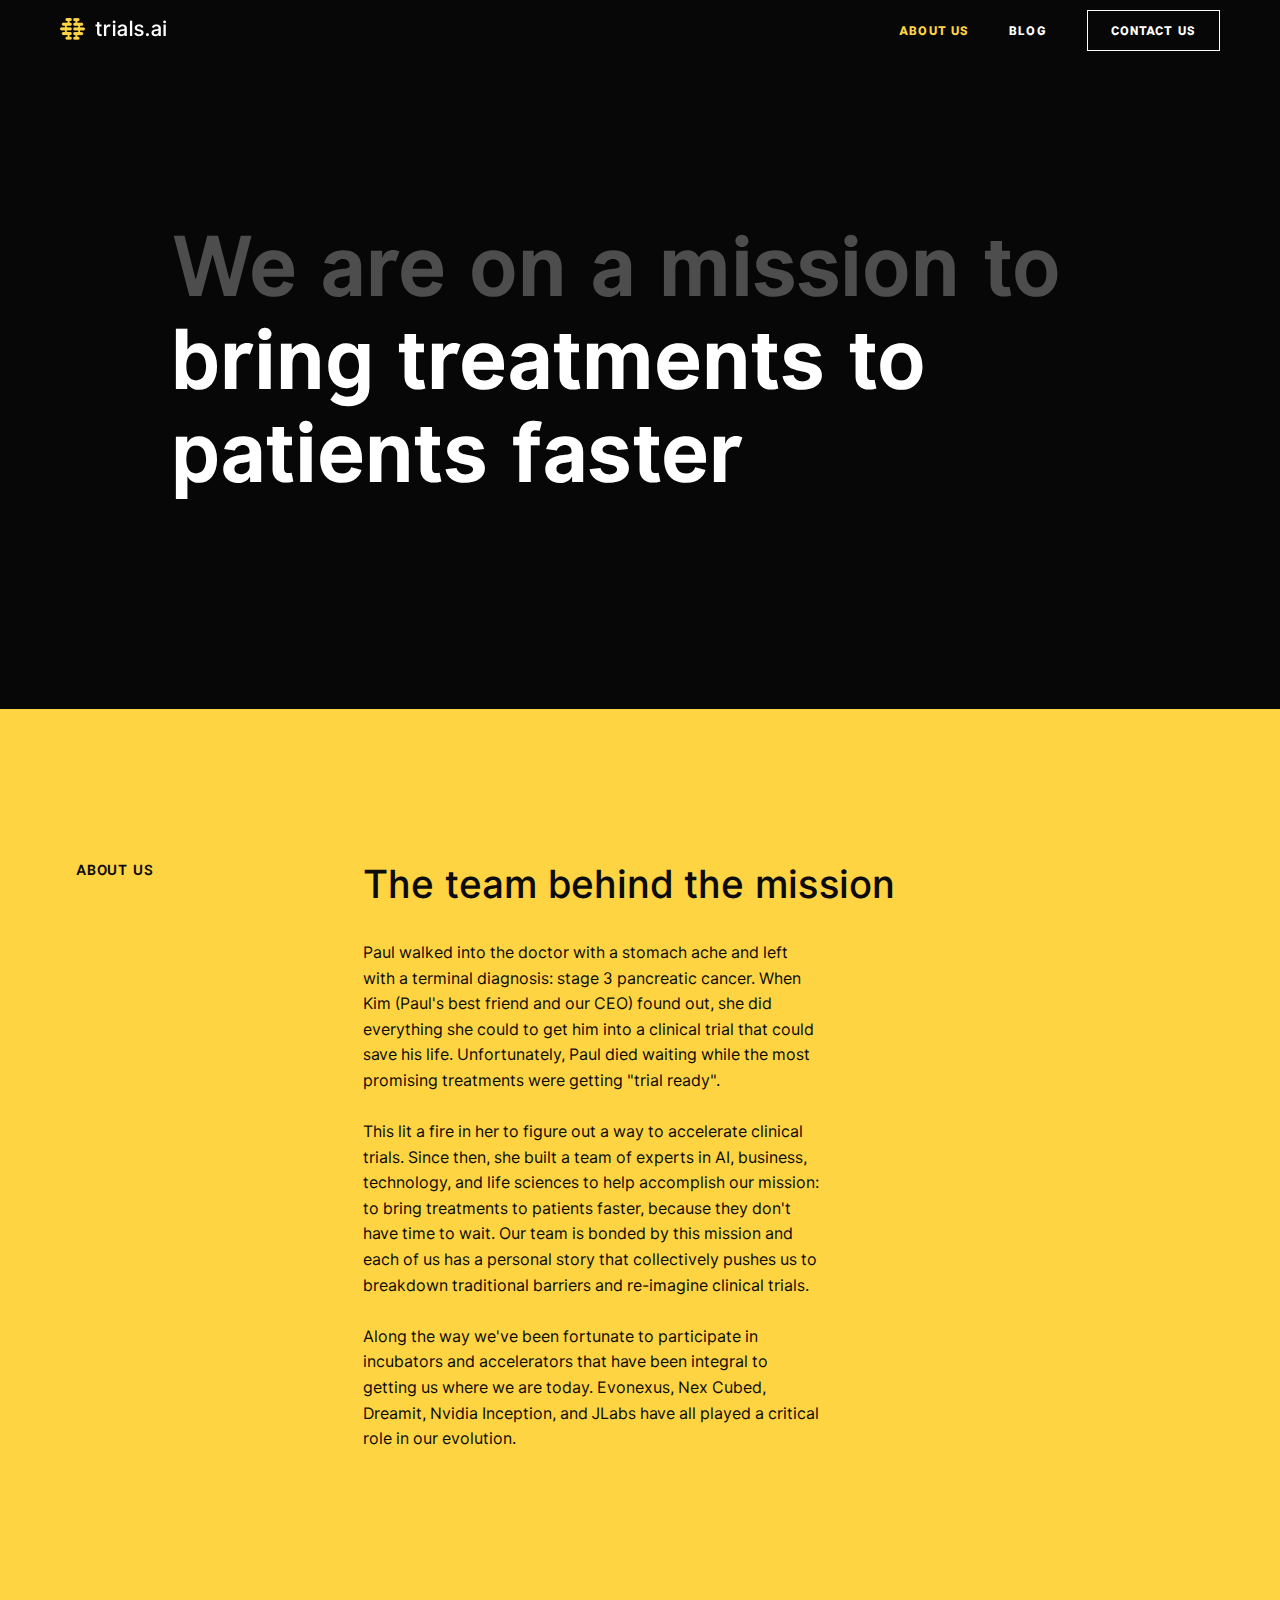
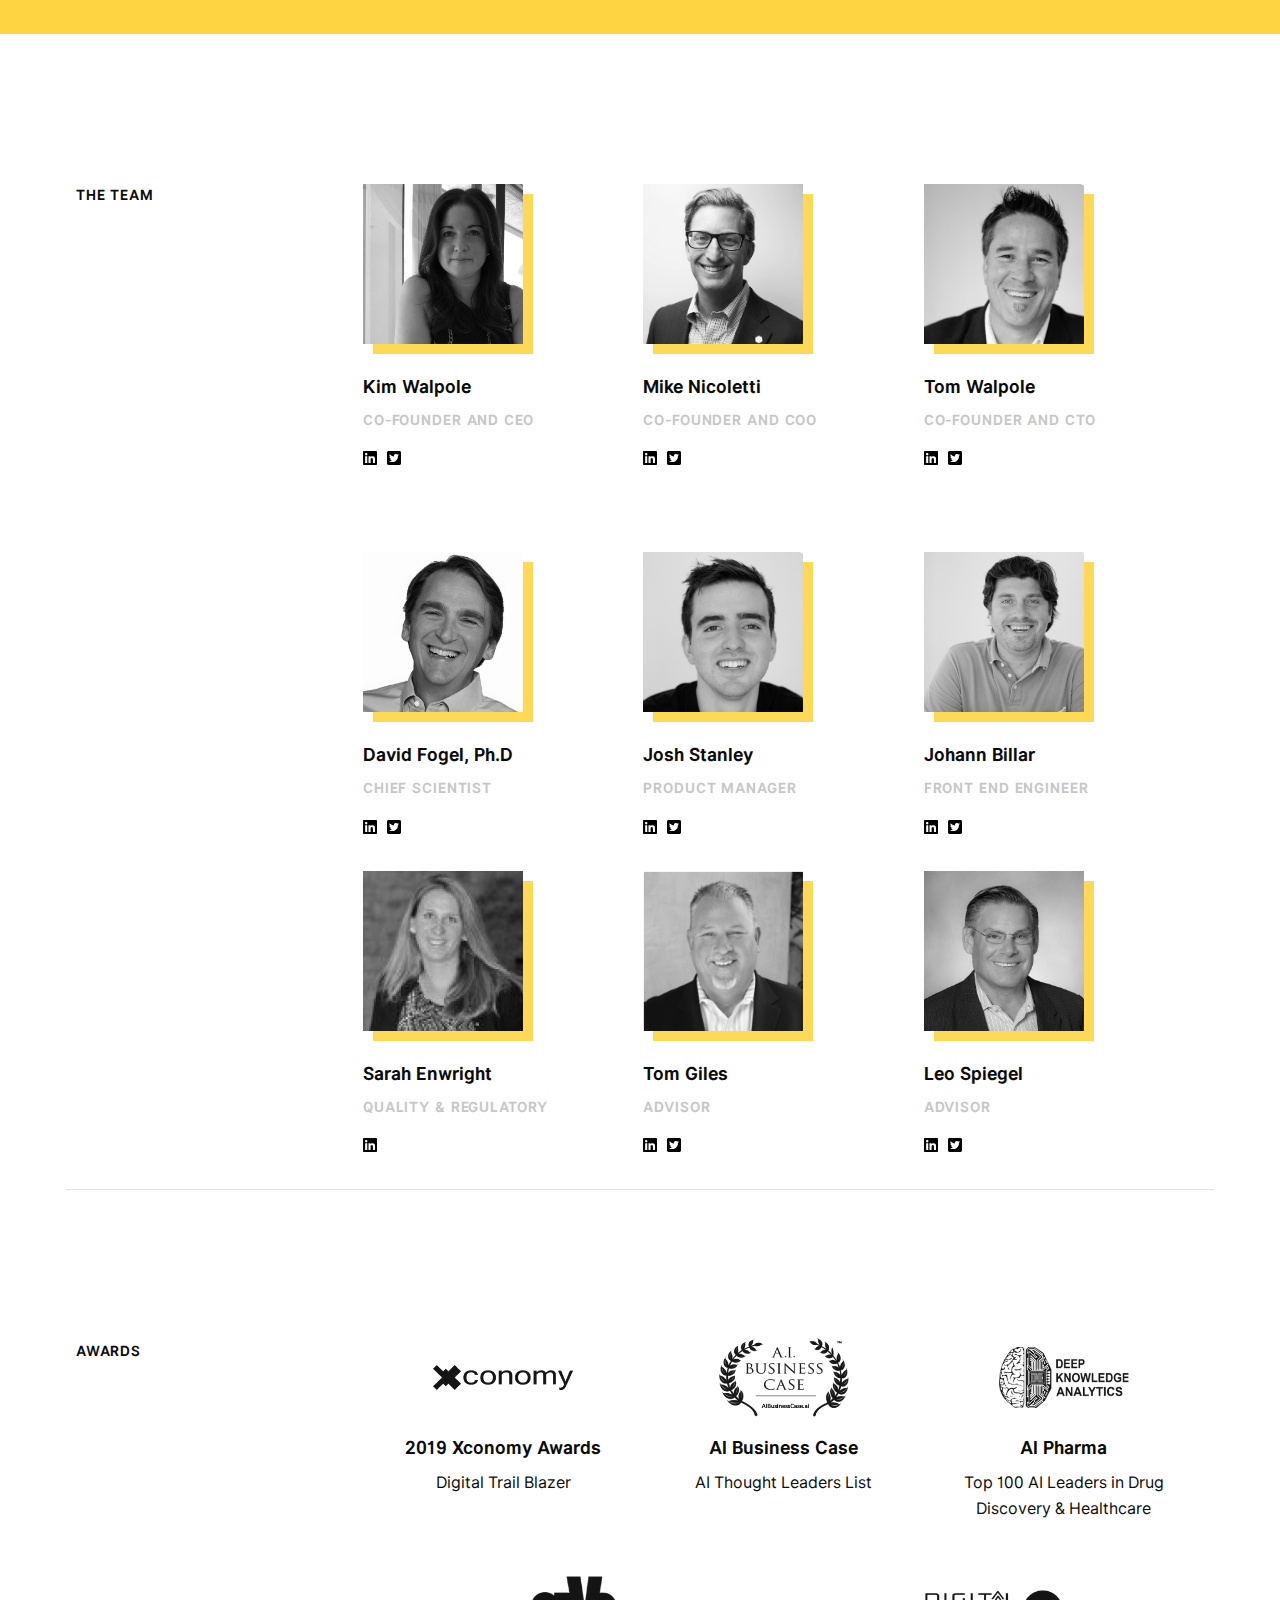
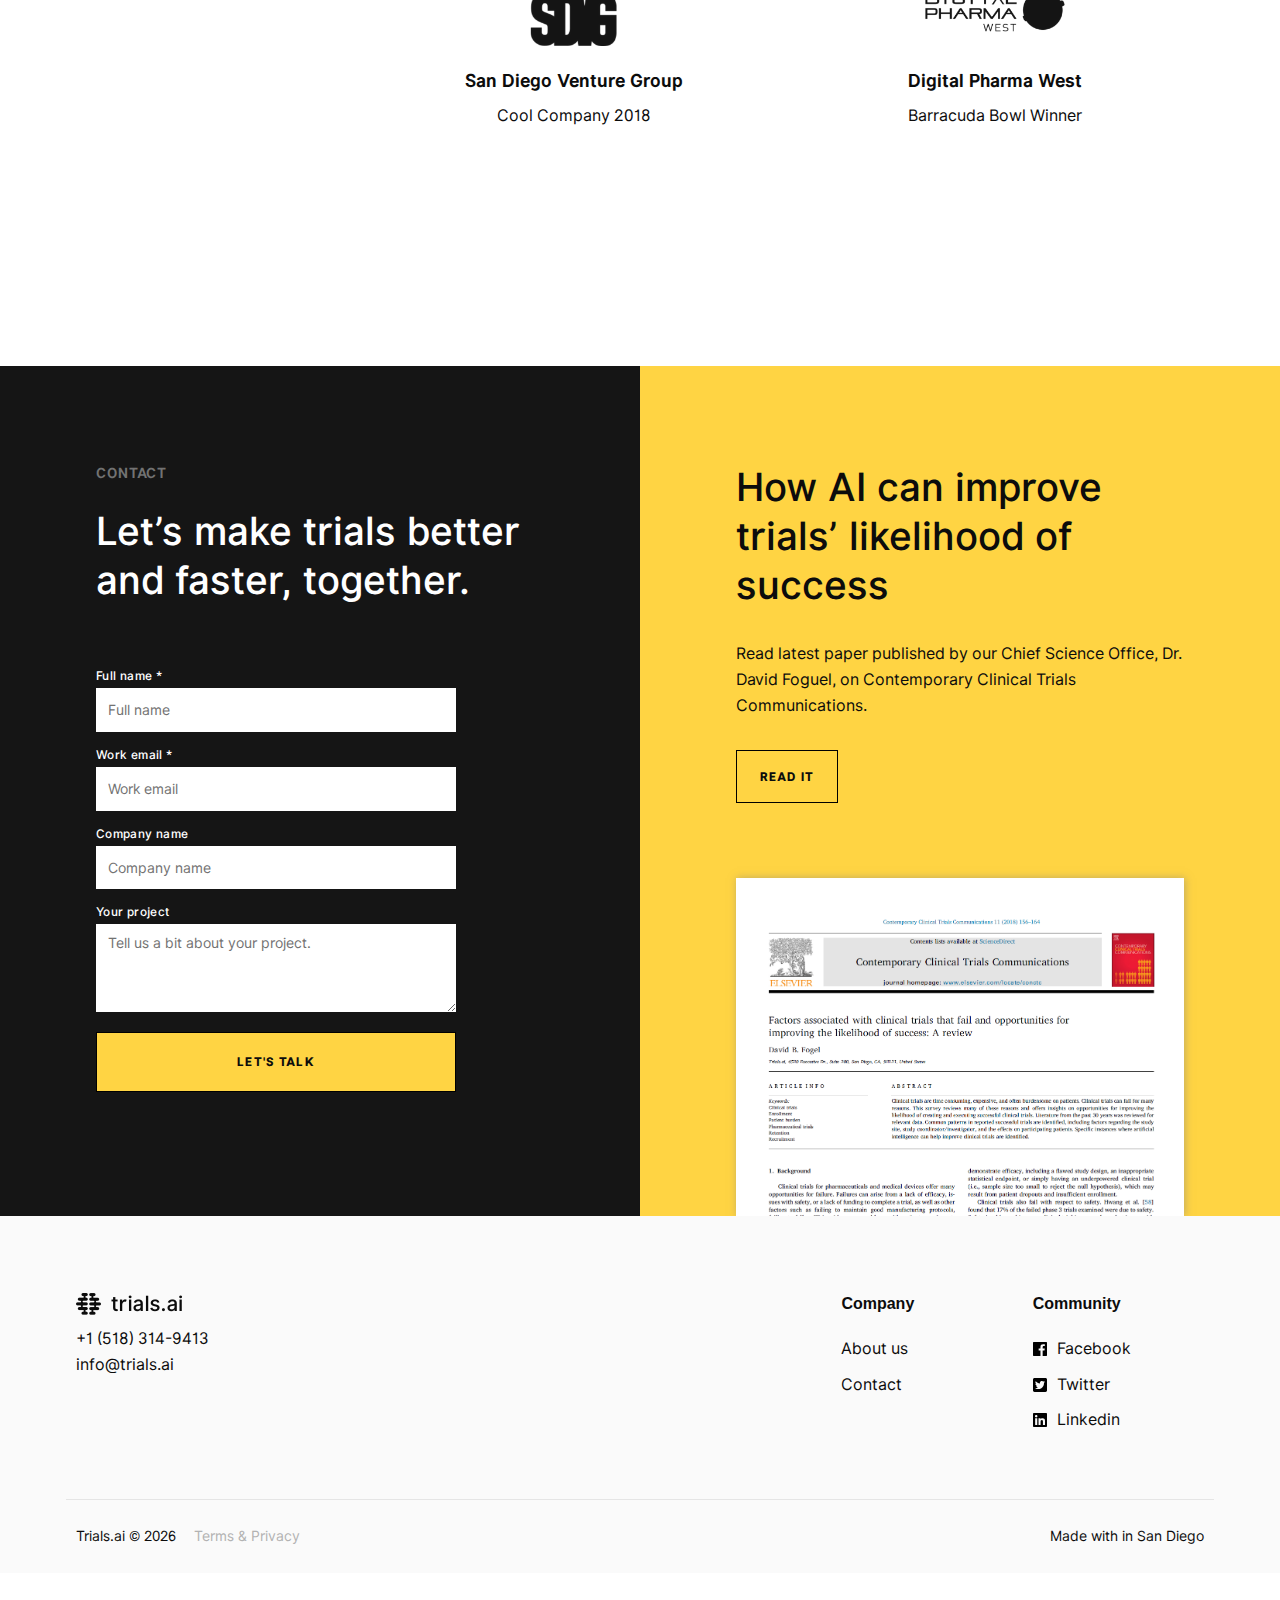
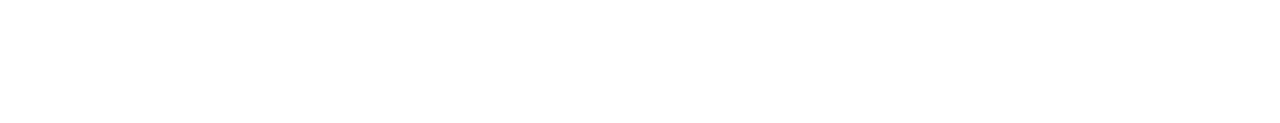
==== commit 192ecf76: "Remove the why from about" ====
--- a/about-us.html
+++ b/about-us.html
@@ -221,7 +221,6 @@
           <ul class="footer-list w-list-unstyled">
             <li class="footer-li"><a href="#" class="footer-link copy-1">About us</a></li>
             <li class="footer-li"><a href="#" class="footer-link copy-1">Contact</a></li>
-            <li><a href="#" class="footer-link copy-1">I&#x27;m the Why</a></li>
           </ul>
         </div>
         <div class="footer-column w-col w-col-2">
--- a/css/trials-ai.webflow.css
+++ b/css/trials-ai.webflow.css
@@ -351,7 +351,7 @@
   -ms-flex-line-pack: start;
   align-content: start;
   grid-column-gap: 21px;
-  grid-template-areas: ".";
+  grid-template-areas: '.';
 }
 
 .feature-text.right {
@@ -539,7 +539,7 @@
   padding-right: 25px;
   padding-left: 25px;
   background-color: #fff;
-  box-shadow: 1px 0 8px 0 hsla(0, 0%, 51%, .5);
+  box-shadow: 1px 0 8px 0 hsla(0, 0%, 51%, 0.5);
 }
 
 .team-photo-wrapper {
@@ -967,4 +967,4 @@
   src: url('../fonts/Inter-UI-BlackItalic.otf') format('opentype');
   font-weight: 900;
   font-style: italic;
-}+}
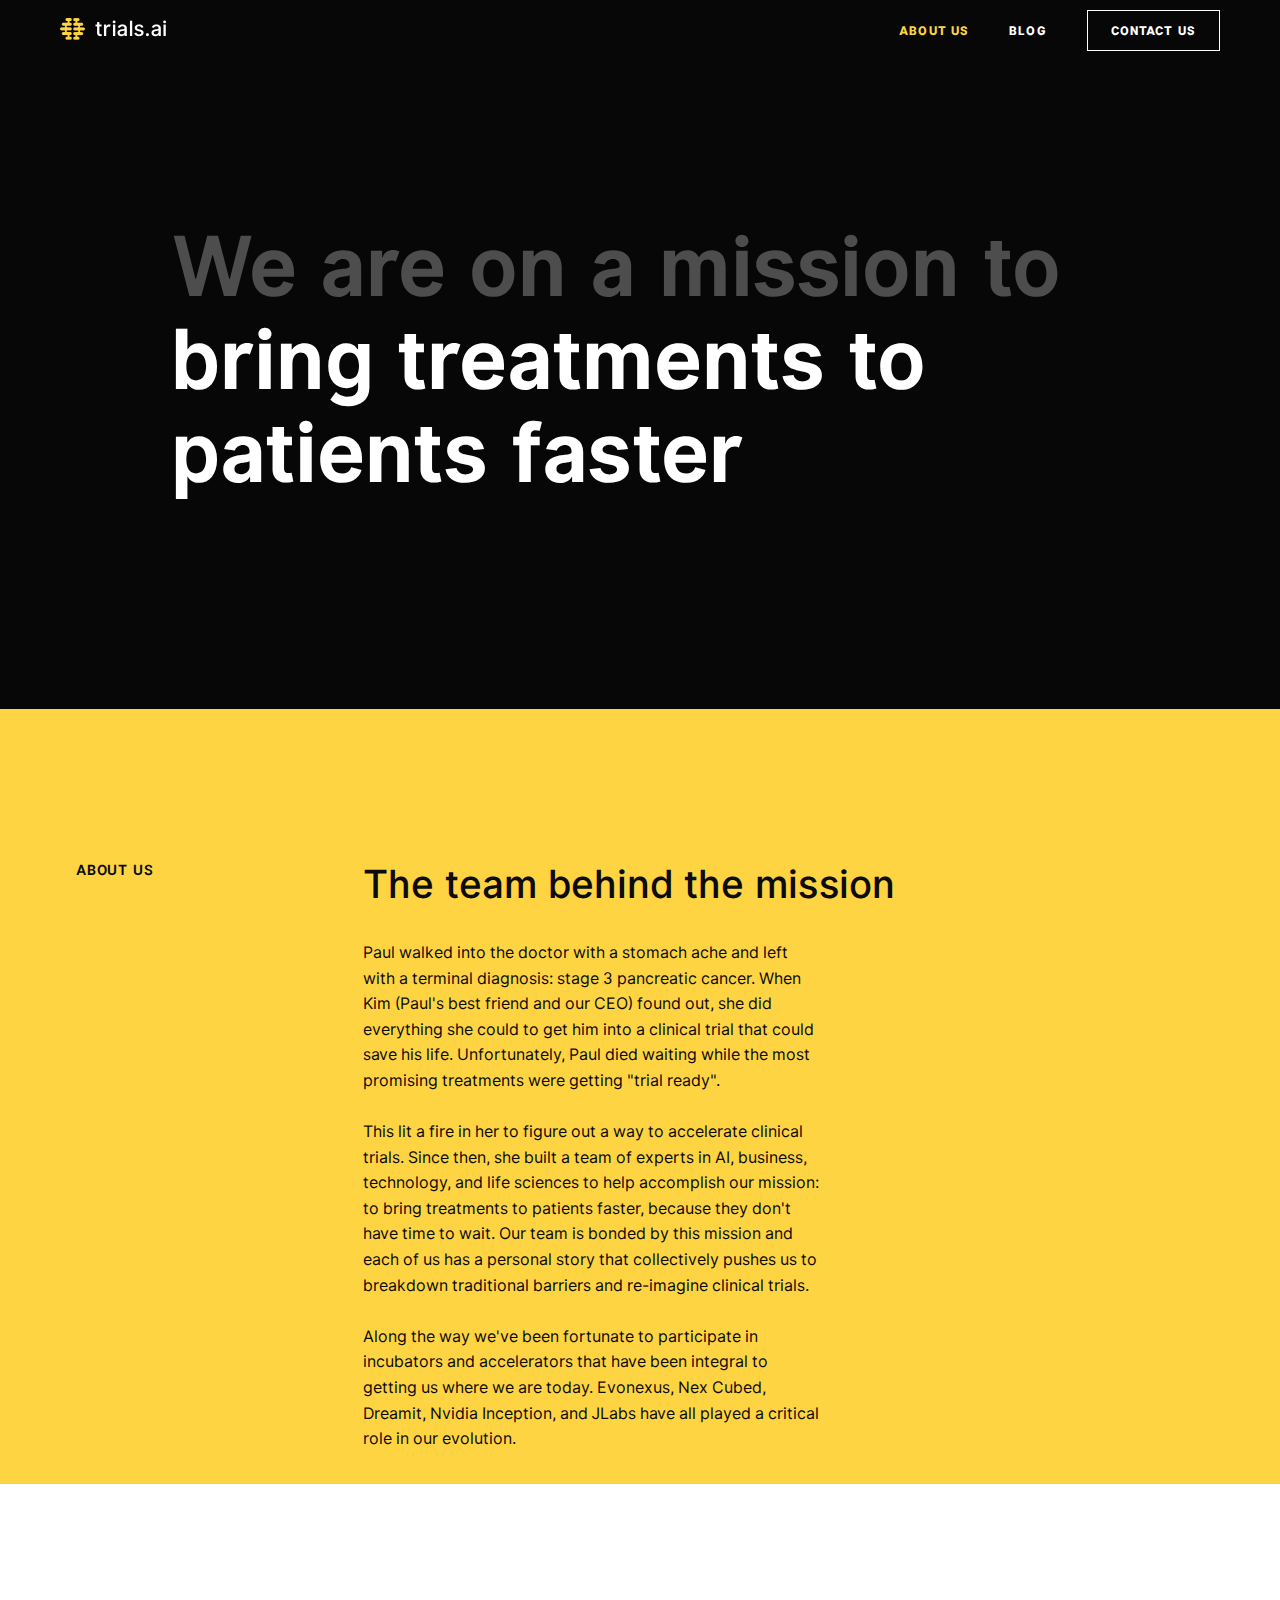
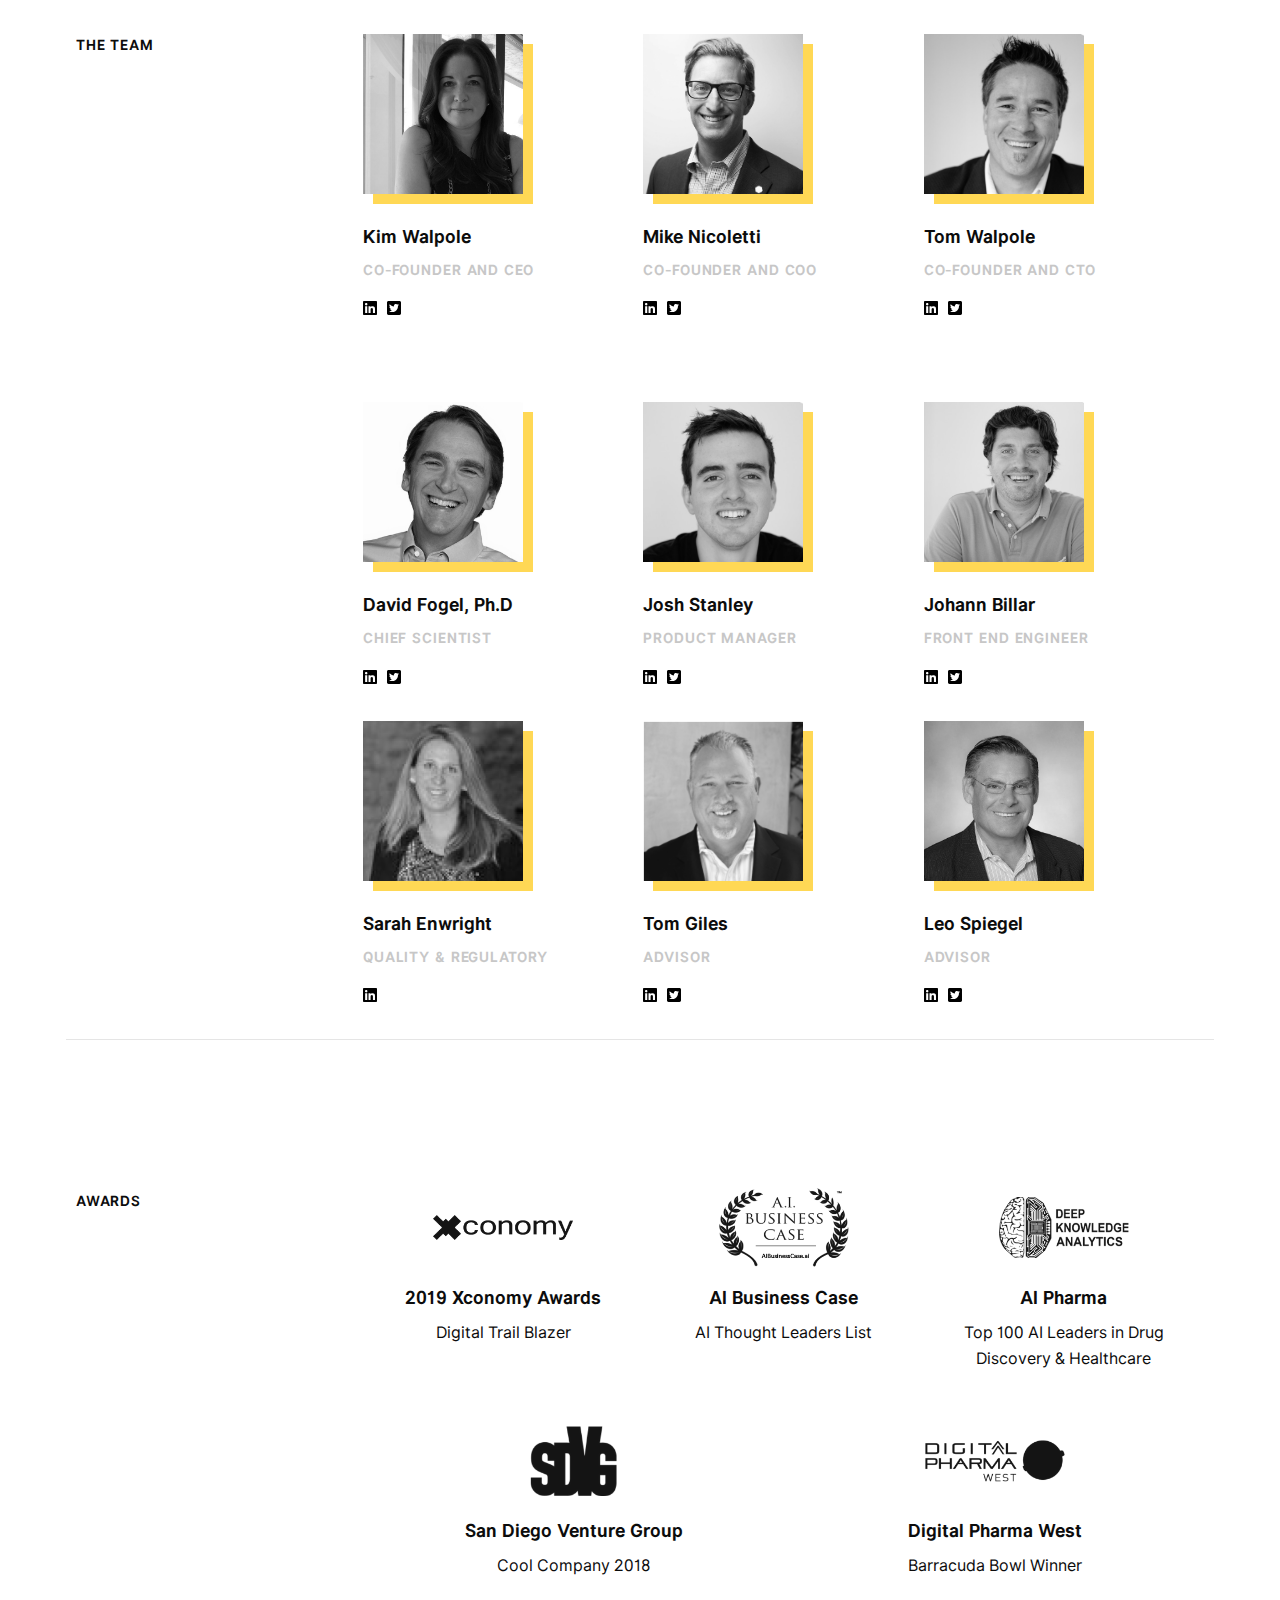
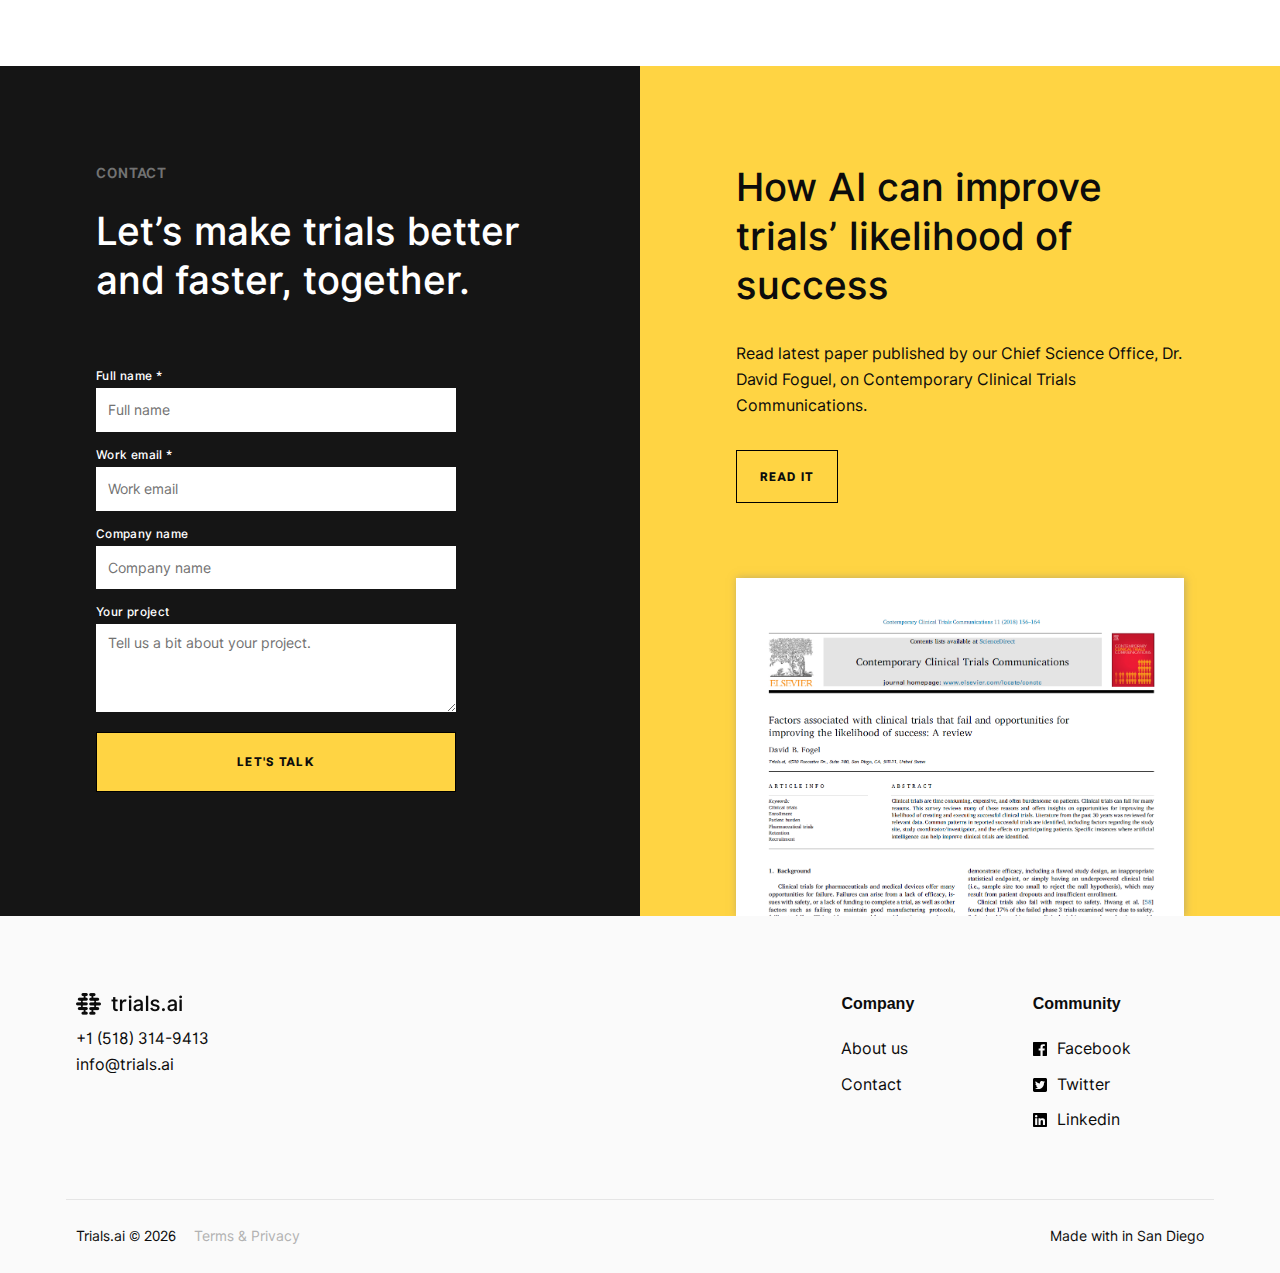
==== commit 305e17f7: "Link contact to form" ====
--- a/about-us.html
+++ b/about-us.html
@@ -18,7 +18,7 @@
   <link href="https://daks2k3a4ib2z.cloudfront.net/img/webclip.png" rel="apple-touch-icon">
 </head>
 <body class="body">
-  <div class="custom-container nav">
+  <div class="custom-container nav" id="about-us">
     <div data-collapse="medium" data-animation="default" data-duration="400" class="navbar w-nav">
       <div class="custom-container nav-container w-container"><a href="index.html" class="brand w-nav-brand"><img src="images/new_logo-white.png" width="108" alt="trials.ai logo" class="nav-logo"></a>
         <nav role="navigation" class="nav-menu w-nav-menu"><a href="about-us.html" class="text-link w-nav-link w--current">About us</a><a href="#" class="text-link white w-nav-link">Blog</a><a href="#" class="button white w-button">Contact us</a></nav>
@@ -219,8 +219,8 @@
         <div class="footer-column w-col w-col-2">
           <h4 class="h4">Company</h4>
           <ul class="footer-list w-list-unstyled">
-            <li class="footer-li"><a href="#" class="footer-link copy-1">About us</a></li>
-            <li class="footer-li"><a href="#" class="footer-link copy-1">Contact</a></li>
+            <li class="footer-li"><a href="#about-us" class="footer-link copy-1">About us</a></li>
+            <li class="footer-li"><a href="index.html/#contact-form" class="footer-link copy-1">Contact</a></li>
           </ul>
         </div>
         <div class="footer-column w-col w-col-2">
--- a/css/trials-ai.webflow.css
+++ b/css/trials-ai.webflow.css
@@ -82,7 +82,7 @@
 
 .section {
   padding-top: 150px;
-  padding-bottom: 150px;
+  /* padding-bottom: 150px; */
   background-color: transparent;
 }
 
@@ -655,7 +655,7 @@
   }
   .section {
     padding-top: 100px;
-    padding-bottom: 100px;
+    /* padding-bottom: 100px; */
   }
   .section.black.header {
     padding-top: 75px;
